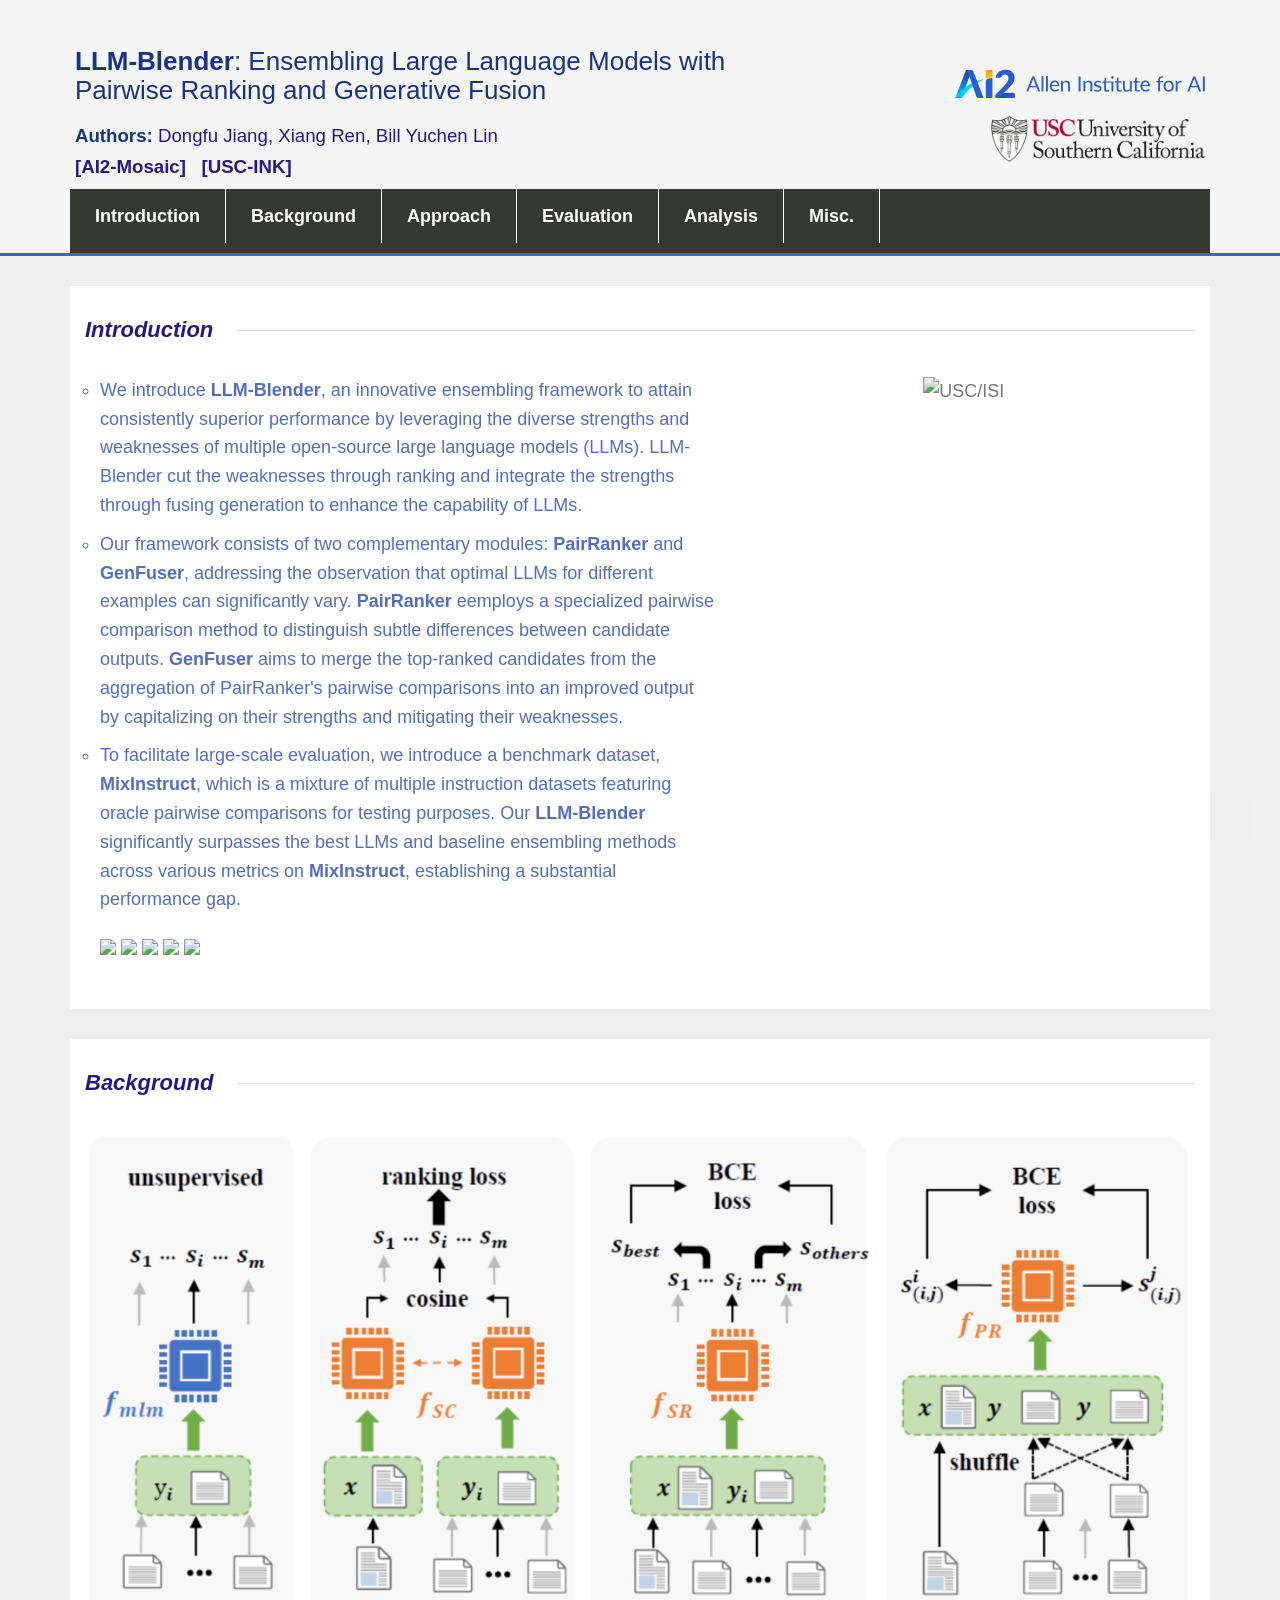
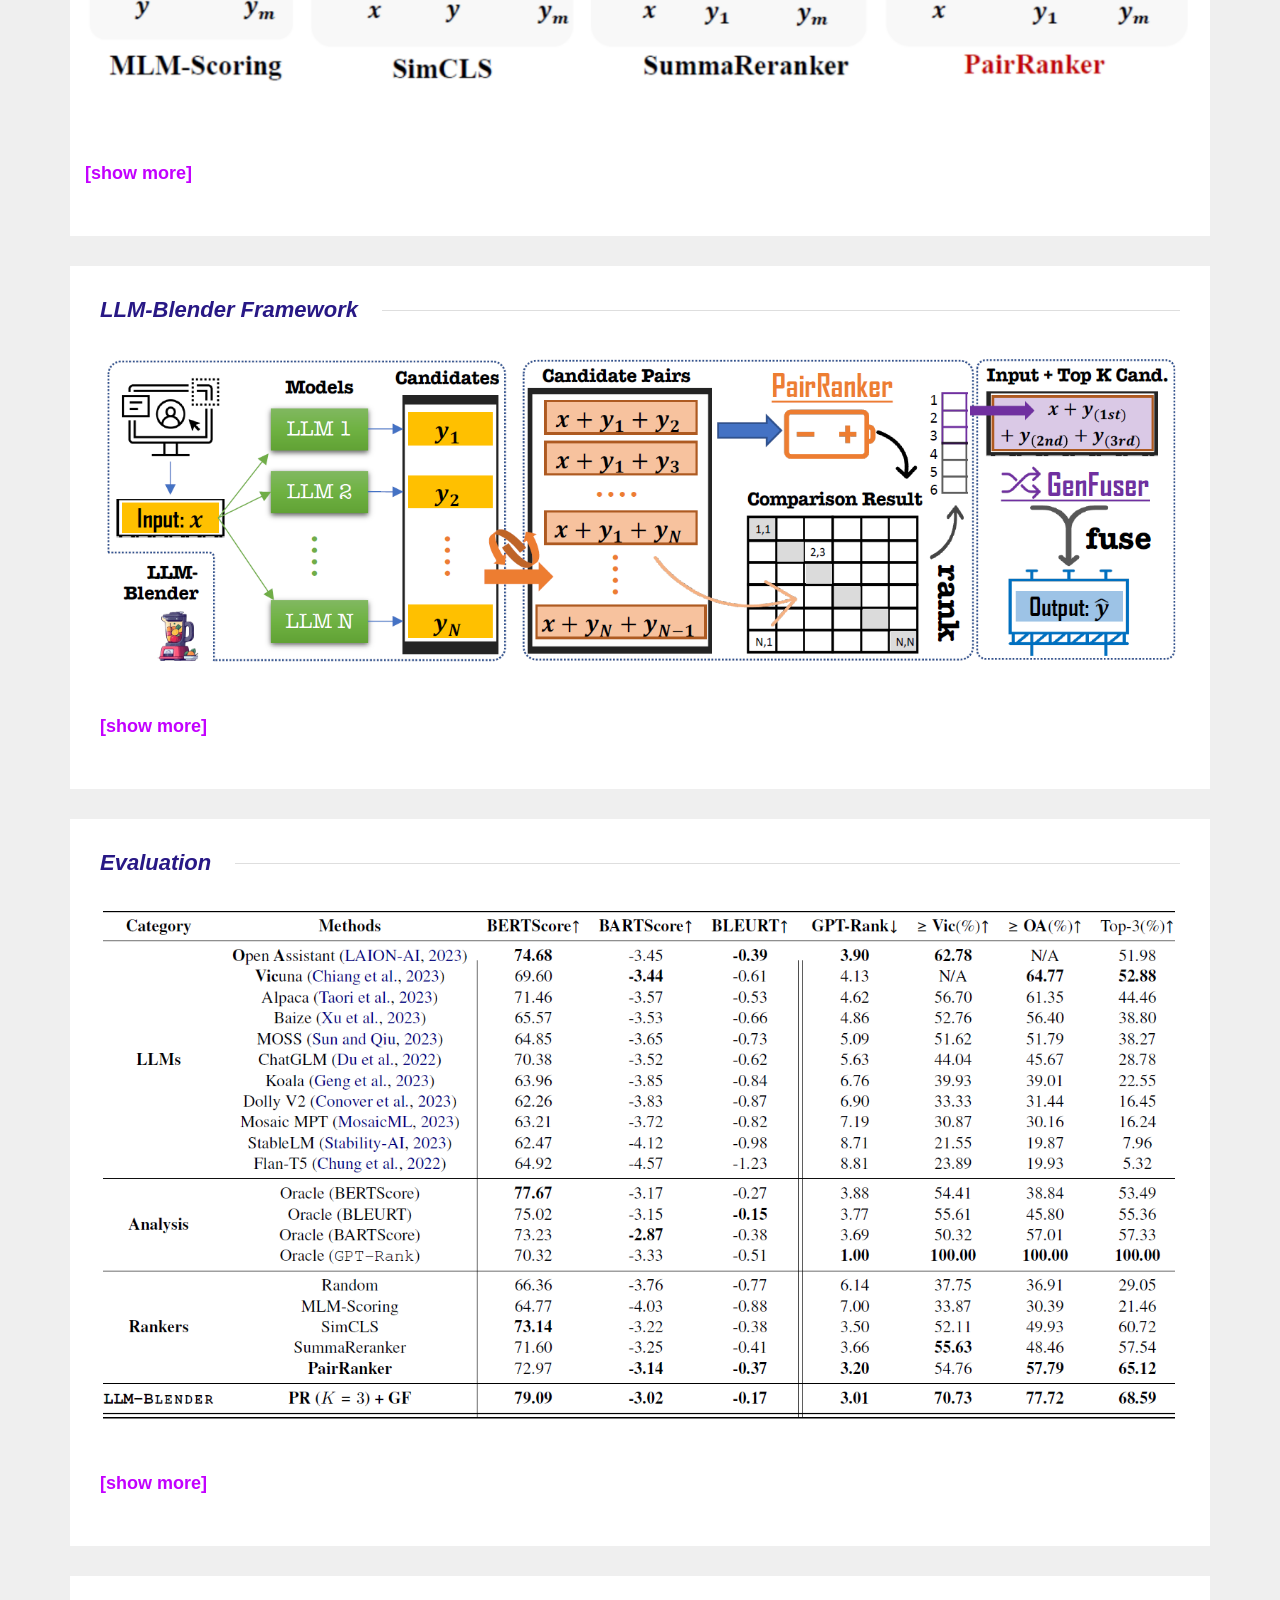
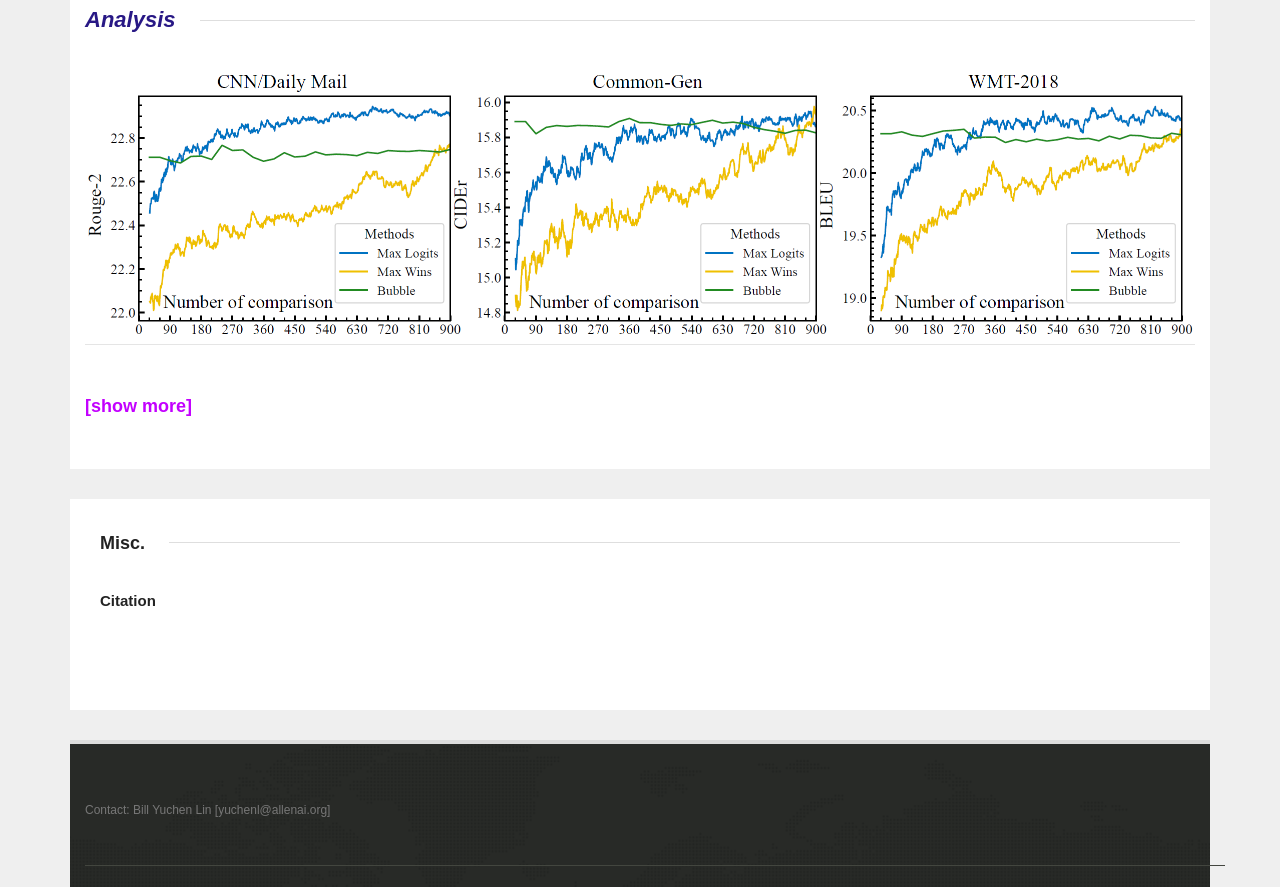
==== docs/index.html @ 67a3e290 "adjust the content" ====
<!DOCTYPE html>
<!--[if lt IE 7]> <html class="no-js lt-ie9 lt-ie8 lt-ie7" lang="en"> 
<![endif]-->
<!--[if IE 7]> <html class="no-js lt-ie9 lt-ie8" lang="en"> 
<![endif]-->
<!--[if IE 8]> <html class="no-js lt-ie9" lang="en"> <![endif]-->
<!--[if gt IE 8]><!--> <html class="no-js" lang="en"> <!--<![endif]-->
    <head>
		<!-- Global site tag (gtag.js) - Google Analytics -->
		<script async src="https://www.googletagmanager.com/gtag/js?id=UA-153119114-1"></script>
		<script>
		  window.dataLayer = window.dataLayer || [];
		  function gtag(){dataLayer.push(arguments);}
		  gtag('js', new Date());
		  gtag('config', 'UA-153119114-2');
		</script>

        <title>LLM-Blender</title>
        <meta name="viewport" content="width=device-width, initial-scale=1.0"> 
        <meta name="author" content="LLM-Blender">
        <meta charset="UTF-8">

        <!-- CSS Bootstrap & Custom -->
        <link href="css/bootstrap.min.css" rel="stylesheet" media="screen">
        <link href="css/font-awesome.min.css" rel="stylesheet" media="screen">
		<link href="css/animate.css" rel="stylesheet" media="screen">
		
		<meta property="og:site_name" content="LLM-Blender | Project website">
		<meta property="og:title" content="LLM-Blender | ">
		<meta name=description content="Authors: Dongfu Jiang, Xiang Ren, Bill Yuchen Lin.">
		<meta name=keywords content="LLM-Blender, Yuchen Lin, Bill Lin, Natural Language Processing, Computational Linguistics,  University of Southern California, AI2, Allen Institute for AI, Machine Learning, Commonsense, ScienceWorld, Text Game">
		<meta http-equiv="X-UA-Compatible" content="IE=edge">
		<meta name="viewport" content="width=device-width, initial-scale=1">
		<script language="javascript">
				var ie4 = false; if(document.all) { ie4 = true; }
			function getObject(id) { if (ie4) { return document.all[id]; } else { return document.getElementById(id); } }
			function toggle(link, divId) { var lText = link.innerHTML; var d = getObject(divId);
			 if (lText == '[show more]') { link.innerHTML = '[hide more]'; d.style.display = 'block'; }
			 else { link.innerHTML = '[show more]'; d.style.display = 'none'; } }
			   </script>
<script>
$(document).ready(function () {
$('#dtBasicExample').DataTable();
$('.dataTables_length').addClass('bs-select');
});
</script>

<link href="https://unpkg.com/bootstrap-table@1.15.5/dist/bootstrap-table.min.css" rel="stylesheet">

<script src="https://unpkg.com/bootstrap-table@1.15.5/dist/bootstrap-table.min.js"></script>

<style type="text/css">
table.dataTable thead .sorting:after,
table.dataTable thead .sorting:before,
table.dataTable thead .sorting_asc:after,
table.dataTable thead .sorting_asc:before,
table.dataTable thead .sorting_asc_disabled:after,
table.dataTable thead .sorting_asc_disabled:before,
table.dataTable thead .sorting_desc:after,
table.dataTable thead .sorting_desc:before,
table.dataTable thead .sorting_desc_disabled:after,
table.dataTable thead .sorting_desc_disabled:before {
bottom: .5em;
}
</style>
		<!-- <link rel="stylesheet" id="usc-homepage-2017-style-css" href="https://www.usc.edu/wp-content/themes/usc-homepage-2017/assets/css/usc-homepage-2017.css?ver=4.1.0" type="text/css" media="screen,print"> -->
		<link href="style.css" rel="stylesheet" media="screen">
		<!-- MDBootstrap Datatables  -->
		<link href="css/addons/datatables.min.css" rel="stylesheet">
		<!-- MDBootstrap Datatables  -->
		<script type="text/javascript" src="js/addons/datatables.min.js"></script>
        <!-- Favicons -->
        <link rel="apple-touch-icon-precomposed" sizes="144x144" href="images/ico/apple-touch-icon-144-precomposed.png">
        <link rel="apple-touch-icon-precomposed" sizes="114x114" href="images/ico/apple-touch-icon-114-precomposed.png">
        <link rel="apple-touch-icon-precomposed" sizes="72x72" href="images/ico/apple-touch-icon-72-precomposed.png">
        <link rel="apple-touch-icon-precomposed" href="images/ico/apple-touch-icon-57-precomposed.png">
        <link rel="shortcut icon" href="images/ico/favicon.ico">
    
        <!-- JavaScripts -->
        <script src="js/jquery-1.10.2.min.js"></script>
        <script src="js/min/modernizr.min.js"></script>
        <!--[if lt IE 8]>
	    <div style=' clear: both; text-align:center; position: relative;'>
            <a href="http://www.microsoft.com/windows/internet-explorer/default.aspx?ocid=ie6_countdown_bannercode"><img src="http://storage.ie6countdown.com/assets/100/images/banners/warning_bar_0000_us.jpg" border="0" alt="" /></a>
        </div>
		<![endif]-->
		<link href="js/bootstrap-table.min.css" rel="stylesheet">

<script src="js/bootstrap-table.min.js"></script>
		
<style>
	
	a{
		color: #281885;
	}

	.menu-wrapper .main-menu ul.sf-menu > li {
		border-right: 1px solid white;
	  }

	body {
		font-family: Helvetica, Arial, Heveltica Neue, sans-serif;
		font-size: 1.8em;
		line-height: 1.6em;
		background: AED6F1;
		color: #777777;
		-webkit-font-smoothing: antialiased;
		overflow-x: hidden;
	  }
	
	  ul {
		margin: 0;
		padding: 0;
		list-style-type: circle;
	  }
	  
	  li {
		margin-bottom: 10px; /* Add space between each list item */
	  }
	 .section {
		font-size:22px;
	  }
	
	  .btna{
		font-weight: 600;
		color: rgb(195, 0, 255);
	  }
 
	  .site-header {
		background-color: #F5F5F5;
		color: black;
		font-size: 13px;
		border-bottom: 3px solid #276be0;
	  }
	
	  .site-header a{
		color: #281885;
	}

</style>
    </head>
    <body>
	
	
		<div class="responsive-menu visible-sm visible-xs">
			<a href="#" class="toggle-menu"><i class="fa fa-bars"></i></a>
			<div class="menu-open">
				<nav>
						<ul class="sf-menu">
								<li ><a style="color:white; font-weight: 600" href="index.html">Introduction</a></li> 
								<li ><a style="color:white; font-weight: 600" href="#bg">Background</a></li>
								<li ><a style="color:white; font-weight: 600" href="#approach">Approach</a></li>
								<li ><a style="color:white; font-weight: 600" href="#eval">Evaluation</a></li>
								<li ><a style="color:white; font-weight: 600" href="#analysis">Analysis</a></li>
								<li ><a style="color:white; font-weight: 600" href="#misc">Misc.</a></li>
							</ul>
				</nav> 
			</div> <!-- /.menu-open -->
		</div> <!-- /.responsive-menu -->

		<header class="site-header" id="topsection"">
			
			<div class="container">
				<div class="main-header">
					<div class="row">
						
						<div class="col-md-8 col-sm-4" id="top">
							<h1 style="color: #183385"><b>LLM-Blender</b>: Ensembling Large Language Models with Pairwise Ranking and Generative Fusion </em></h1> 
							<span style="color:#183385; font-size: 14pt; font-family: Roboto, Helvetica, Arial, Heveltica Neue, sans-serif">
								<b>Authors:</b> <a class="name" target="_blank" href="https://jdf-prog.github.io/">Dongfu Jiang</a>, 
								<a class="name" target="_blank" href="http://ink-ron.usc.edu/xiangren/">Xiang Ren</a>,
								<a class="name" target="_blank" href="http://yuchenlin.xyz">Bill Yuchen Lin</a><br/>
								<a class="btna" target="_blank" href="https://mosaic.allenai.org">[AI2-Mosaic]</a> &nbsp; 
									<a class="btna" target="_blank" href="http://inklab.usc.edu/">[USC-INK]</a> &nbsp; 
							</span>
							<br>
						</div> 
						<div class="col-md-4 main-header-right">
							<br>
							<object width="70%"  type="image/svg+xml" data="logo-ai2.svg" class="logo">
								AI2 Logo <!-- fallback image in CSS -->
							  </object>
							  <br /> 
							  <img width="60%" src="logo-usc.png" alt="USC">
						</div>
					</div> <!-- /.row -->
				</div> <!-- /.main-header -->
			</div> <!-- /.container -->	

			<div class="menu-wrapper visible-md visible-lg">
				<div class="container">
					<div class="inner-menu">
						<div class="row">
							<div class="col-md-12 main-menu">
								<nav>
									<ul class="sf-menu sf-js-enabled sf-arrows"> 
								<li><a style="color:white; font-weight: 600; font-size: 18px" href="index.html">Introduction</a></li> 
								<li><a style="color:white; font-weight: 600; font-size: 18px" href="#bg">Background</a></li>
								<li><a style="color:white; font-weight: 600; font-size: 18px" href="#approach">Approach</a></li>
								<li><a style="color:white; font-weight: 600; font-size: 18px" href="#eval">Evaluation</a></li>
								<li><a style="color:white; font-weight: 600; font-size: 18px" href="#analysis">Analysis</a></li>
								<li><a style="color:white; font-weight: 600; font-size: 18px" href="#misc">Misc.</a></li>
										<!-- <li ><a href="#blog">Blogs</a></li>  -->
										<!-- <li><a href="#contact">Contact</a></li> -->
									</ul>
								</nav>
							</div> <!-- /.main-menu --> 
						</div> <!-- /.row -->
					</div> <!-- /.inner-menu -->
				</div> <!-- /.container -->
			</div>
 
		</header> <!-- /.site-header -->


		<div class="container">
			
			<div class="top-content">
				
				

			<div class="row">
					<div class="col-md-12">
						<div class="box-content">
							<div class="row">
								 
								<h4 class="widget-title"><span class="section"><a href="#about" ><b><em>Introduction</em></b></a></span></h4>
								<div class="col-md-7">  
										<ul style="font-size:18px; color:#0b32a7b4;">
											<li>
												We introduce <b>LLM-Blender</b>, an innovative ensembling framework to attain consistently superior performance by leveraging the diverse strengths and weaknesses of multiple open-source large language models (LLMs). LLM-Blender cut the weaknesses through ranking and integrate the strengths through fusing generation to enhance the capability of LLMs.
											</li>
											<li>
												Our framework consists of two complementary modules: <b>PairRanker</b> and <b>GenFuser</b>, addressing the observation that optimal LLMs for different examples can significantly vary.
												<b>PairRanker</b> eemploys a specialized pairwise comparison method to distinguish subtle differences between candidate outputs. <b>GenFuser</b> aims to merge the top-ranked candidates from the aggregation of PairRanker's pairwise comparisons into an improved output by capitalizing on their strengths and mitigating their weaknesses.
											</li>
											<li>
												To facilitate large-scale evaluation, we introduce a benchmark dataset, <b>MixInstruct</b>, which is a mixture of multiple instruction datasets featuring oracle pairwise comparisons for testing purposes. Our <b>LLM-Blender</b> significantly surpasses the best LLMs and baseline ensembling methods across various metrics on <b>MixInstruct</b>, establishing a substantial performance gap. 
											</li>
										</ul>					 
									<p style="text-align: left;"> 
									<!-- <font color="blue"><b>Links:</b></font> &nbsp;  -->
									
									<a target="_blank" href="https://yuchenlin.xyz/files/blender.pdf">
									<img style="height:22pt" src="https://img.shields.io/badge/-Paper-black?style=flat&logo=arxiv">
									</a>
									<!-- <a class="btna" target="_blank" href="https://github.com/yuchenlin/LLM-Blender">[Code]</a> &nbsp; -->
									<!-- <a class="btna" target="_blank" href="https://huggingface.co/datasets/llm-blender/mix-instruct">[Dataset]</a> &nbsp; -->
									<!-- <a class="btna" target="_blank" href="https://huggingface.co/llm-blender">[Models]</a> &nbsp; -->
									<a target="_blank" href="https://github.com/yuchenlin/LLM-Blender">
										<img style="height:22pt" src="https://img.shields.io/badge/-Code-green?style=flat&logo=github">
									  </a>
									<a target="_blank" href="https://huggingface.co/datasets/llm-blender/mix-instruct">
										<img style="height:22pt" src="https://img.shields.io/badge/-🤗%20Dataset-red?style=flat">
									  </a>
									<a target="_blank" href="https://huggingface.co/llm-blender">
										<img style="height:22pt" src="https://img.shields.io/badge/-🤗%20Models-red?style=flat">
									  </a>
									<a target="_blank" href="https://twitter.com/billyuchenlin/status/1663603372220616704?s=20">
										<img style="height:22pt" src="https://img.shields.io/badge/-Tweet-blue?style=flat&logo=twitter">
									  </a>
									</p>  
									
								</div>
								 
									
								<div  class="col-md-5">
									<div  align="center"> <img width="100%" src="intro.png" alt="USC/ISI">  <br /><br />
									</div>
								</div> 
								
								</div>
								
								</div>
								 
									</div> <!-- /.col-md-4 -->
								</div>
								


			<div class="row">
			
				<div class="col-md-12">
				<div class="box-content">
						<div class="row">
							<div id="bg">
								<h4 class="widget-title"><span class="section"><b><a><em>Background</em></a></b></span></h4>
								<div  align="center"> <img width="100%" src="pairranker.png" alt="USC/ISI">
									<br> &nbsp;<br>
								</div>
								<div>
									<p>
										<br>
										<a onclick="toggle(this, 'comp_more')" class="btna">[show more]</a>
									</p>
									<div id="comp_more" style="display: none;">

										The open-source <b>Large Language Models</b> exhibit diverse strengths and weaknesses due to variations in data, architectures, and hyperparameters, making them complementary to each other. There are two primary approaches of ensembling the multiple output candidates from various language models: (1) <b>Ranking</b> and (2) <b>Fusing Generation</b>. Ranking aims to select the best one from the candidate pool via training a critic model. Fusing Generation aims to merge the candidates into a better output by framing the task as a sequence-to-sequence learning problem. Recent studies have demonstrated ranking and fusing generation could improve the performance of a single language model.
										<br/><br/>
										<ul>
											<li> <b><a href="https://github.com/awslabs/mlm-scoring" target="_blank">MLM-Scoring</a></b> 
												is a un-supervised ranking method which only encodes the candidate text using a pre-trained BERT and compute the pseudo-log-likelihood of masked tokens as the candidate score. 
											</li>
											<li> <b><a href="https://github.com/yixinL7/SimCLS" target="_blank">SimCLS</a></b> 
												is a supervised ranking method which encodes the input text and the candidate text using a single encoder and compute the cosine similarity of their representations as the score of each candidate text. It is trained using a marginal-ranking loss to maximize the margin between the score of the best candidate and the score of the worst candidate.
											</li>
											<li> <b><a href="https://github.com/Ravoxsg/SummaReranker" target="_blank">SummaReranker</a></b>, another supervised ranking method which encodes the input text and the candidate text using a single cross-encoder and adopt a mixture-of-experts layer for various metrics signals. It takes the average of the prediction scores for these metrics as the score of each candidate text. It is trained using a binary cross entropy loss to only maximize the score of the best candidate and minimize the score of all the other candidates.
											</li>
											<li> <b><a href="https://aclanthology.org/2022.emnlp-main.581/">SummaFusion</a></b> is a fusing generation method that applies the fusion-in-decoder artecture to fuse all the candidates into a better output. However, it does not filter out the bad candidates during the fusion which may lead to a worse output.
											</li> 
											<li> <b class="btna">Limitations</b>: 
												All the three ranking method focused on <b>individually scoring</b> each candidate biased on the input text, and they never directly compare each candidate in a <b>pairwise manner</b>. Among the output candidates from LLMs, candidate differences can be quite <b>subtle</b>, as they are all produced by very sophisticated models and one may only be marginally better than another. Even for humans, it can be challenging to gauge candidate quality without direct comparison. And the current fusing generation method never <b>filter out</b> the bad candidates during the fusion which may lead to a worse output.
											</li>
											<li> <b class="btna">LLM-Blender</b> (ours) is a hybrid ensembling framework that combines the strengths of ranking and fusing generation. It first ranks the candidates in a <b>pairwise manner</b> and then fuses the <b>top-ranked candidates</b> via a sequence-to-sequence model. Check the next  for more details. 
											</li>
										  </ul>
										</div>
								</div>
								  
							</div>
						</div>
						
					</div> <!-- /.box-content -->


						
				</div> <!-- /.col-md-8 -->
				
				

			</div> <!-- /.row -->

			<div class="row">
			
				<div class="col-md-12">
				<div class="box-content">
						<div class="row">
							<div class="col-md-12" id="approach">
								<h4 class="widget-title"><span class="section"><b><a><em>LLM-Blender Framework</em></a></b></span></h4>
								<div   align="center"> <img width="100%" src="llm_blender.png" alt="USC/ISI">  <br /><br />
								</div>


							<p>
								
								<a onclick="toggle(this, 'framework_more')" class="btna">[show more]</a>
							</p>
							<div class="col-md-12" id="framework_more" style="display: none;">
								<b>LLM-Blender consists of two primary modules: the PairRanker module and the GenFuser module.  </b> <br><br>
								<ul>
									<li>
										The PairRanker module is a BERT-structure encoder, fine-tuned on a DeBERTa-V3-Large (304m) checkpoint using in an pairwise manner through attention mechanism. It encodes the input text with two candidates using a single encoder and output two prediction scores for these two candidates respectively. A better candidate is expected to get a higher score. Unlike prior method using invividual scoring, PairRanker could capture the subtle difference between candidates through bi-directional attention mechanism, and thus is more robust to the quality of candidates.
									</li>
									<li>
										The GenFuser module is a transformer encoder-decoder structure, fine-tuned on a Flan-T5-xl (3b) checkpoint using ground-truth outputs from ChatGPT, GPT-4 and human as labels. It encodes the input text and the a few candidates using a single encoder and then decodes the fused output using a single decoder. Instead of simply put all the candidates to the encoder, we only put the top-ranked candidates to the encoder to avoid unnecessary noise from the bad candidates, which is the key to the success of LLM-Blender.
									</li>
									<li>
										By combining PairRanker and GenFuser in a single framework, LLM-Blender could leverage the strengths of both ranking and fusing generation. It first ranks the candidates in a pairwise manner and then fuses the top-ranked candidates via a sequence-to-sequence model. This hybrid ensembling framework is more robust to the quality of candidates and could generate better output than prior methods.
									</li>
								</ul>
								 
								</div>
							</div>
						</div>
						
					</div> <!-- /.box-content -->


						
				</div> <!-- /.col-md-8 -->
				
				

			</div> <!-- /.row -->




			<div class="row">
			
				<div class="col-md-12">
				<div class="box-content">
						<div class="row">
							<div class="col-md-12" id="eval">
								<h4 class="widget-title"><span class="section"><b><a><em>Evaluation</em></a></b></span></h4>
								<div align="center"> <img width="100%" src="llm_results.png" alt="USC/ISI">  <br /><br />
								</div>


							<p>
								
								<a onclick="toggle(this, 'eval_more')" class="btna">[show more]</a>
							</p>
							<div class="col-md-12" id="eval_more" style="display: none;">
								<b>Main Results </b> 
								This table compares the performance of various LLMs on our proposed MixInstruct dataset, along with the oracle analysis of auto metrics (BARTScore, etc.), ranker's performance and our LLM-BLender's performance.
								Here <b>GPT-Rank</b> is computed by rank the candidates by their number of winning times in the pairwise comparisons from ChatGPT, which we take as the ground-truth comparison results in our experiments.
								It is evident that different LLMs vary significantly in their performance, show a diverse set of strengths and weaknesses, as represented by GPT-Rank.
								Our PairRanker module effectively improve the average GPT-Rank to 3.20 compared to the best model Open Assistant (3.90) and Vicuna (4.13), proving the effectiveness of ranking for LLMs. It also outperforms all the other rankers, including the auto metrics's performance, showcasing great capability of pairwise comparison paradigm.
								Furthermore, our LLM-Blender framwork manages to generate candidates not only with the highest scores in auto metrics like BARTScore (79.09), but also with better correlation with ChatGPT evaluation, represented by the best GPT-Rank (3.01), percentage of winning times compared to Vicuna (70.73) and Open Assistant (77.72), and the percentage that is viewed as top-3 by ChatGPT (68.59). These overall results prove the effectiveness of our LLM-Blender framework.
								</div>
							</div>
						</div>
						
					</div> <!-- /.box-content -->


						
				</div> <!-- /.col-md-8 -->
				
				

			</div> <!-- /.row -->

		
			<div class="row">
			
				<div class="col-md-12">
				<div class="box-content">
						<div class="row">
							<div  id="analysis">
								<h4 class="widget-title"><span class="section"><b><a><em>Analysis</em></a></b></span></h4>
								<div  align="center"> <img width="100%" src="tradeoff.png" alt="USC/ISI">  <br /><br />
								</div>


							<p>
								
								<a onclick="toggle(this, 'analysis_more')" class="btna">[show more]</a>
							</p>
							<div class="col-md-12" id="analysis_more" style="display: none;">
								<b>Effectiveness on decoding reranking scenario</b>
								<b>Efficiency</b> To thoroughly examine the efficiency tradeoff of the three scoring method, <b>MaxLogits</b>, <b>MaxWins</b>, and <b>Bubble</b>, we conduct the efficiency tradeoff analysis on three conventional tasks. The findings indicate that the bubble run approach achieves superior performance at a minimal cost of N-1 comparisons. However, as the number of comparisons increases, the MaxLogits scoring methods outperform the bubble run method beyond a certain threshold. Consequently, in most cases, the bubble run method is a more efficient approach to employ. If one desires to pursue incremental improvements through additional comparisons, the MaxLogits method can also be employed in conjunction with parallel computing.
								
								</div>
							</div>
						</div>
						
					</div> <!-- /.box-content -->


						
				</div> <!-- /.col-md-8 -->
				
				

			</div> <!-- /.row -->

		<div class="box-content">

							<div class="row">
									<div class="col-md-12" id="misc">
										<h4 class="widget-title"><span><b>Misc.</b></span></h4>
		<div style="font-size:15px"> 
			 <h4><b>Citation</b></h4>

<pre><code> 
</code></pre>
		</div>
	</div>
</div>

</div>

		</div> <!-- /.container -->


		 
		<footer class="site-footer">
			<div class="main-footer">

				<div class="container"> 
					<p class="small-text">Contact: Bill Yuchen Lin [yuchenl@allenai.org]
								</p> 
					<div class="copyright">
						<div class="row">
							<div class="col-md-6 col-sm-6">
								
							</div> <!-- /.col-md-6 -->

						</div> <!-- /.row -->
					</div> <!-- /.copyright -->
				</div> <!-- /.container -->
			</div> <!-- /.main-footer -->
		</footer> <!-- /.site-footer -->

		<a href="#" id="top-link" onclick="window.scrollTo(0, 0);" class="fa fa-angle-up"></a>
	
        <!-- JavaScripts -->
        <script src="js/bootstrap.min.js"></script>
        <script src="js/min/plugins.min.js"></script>
        <script src="js/min/custom.min.js"></script>
		 
		
    </body>
</html>
---- docs/style.css ----
/*--
	Theme Name: ICare
	Theme URI: xxxx
	Author: xxx
	Author URI: xxx
	Description: Charity/NGO Theme
	Version: 1.0
	License URI: http://
	Tags:
--*/
@import "css/main.css";
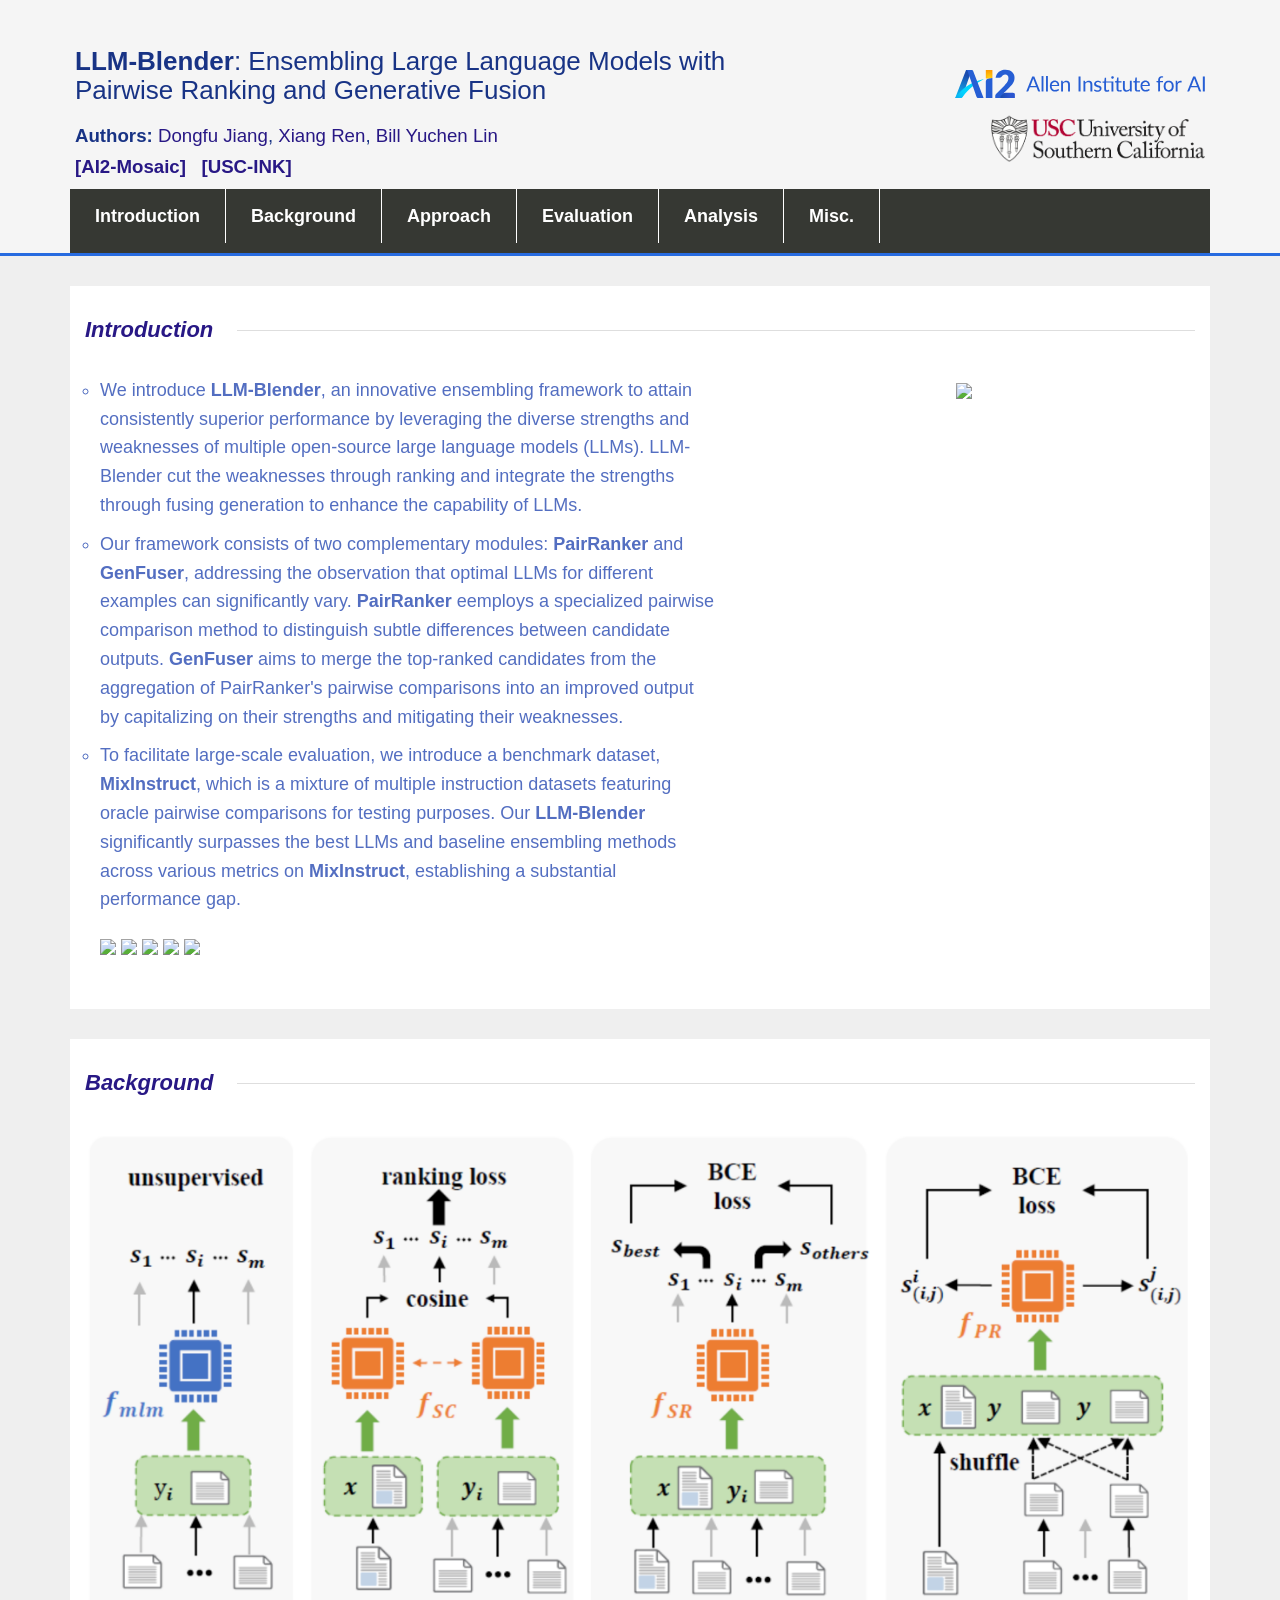
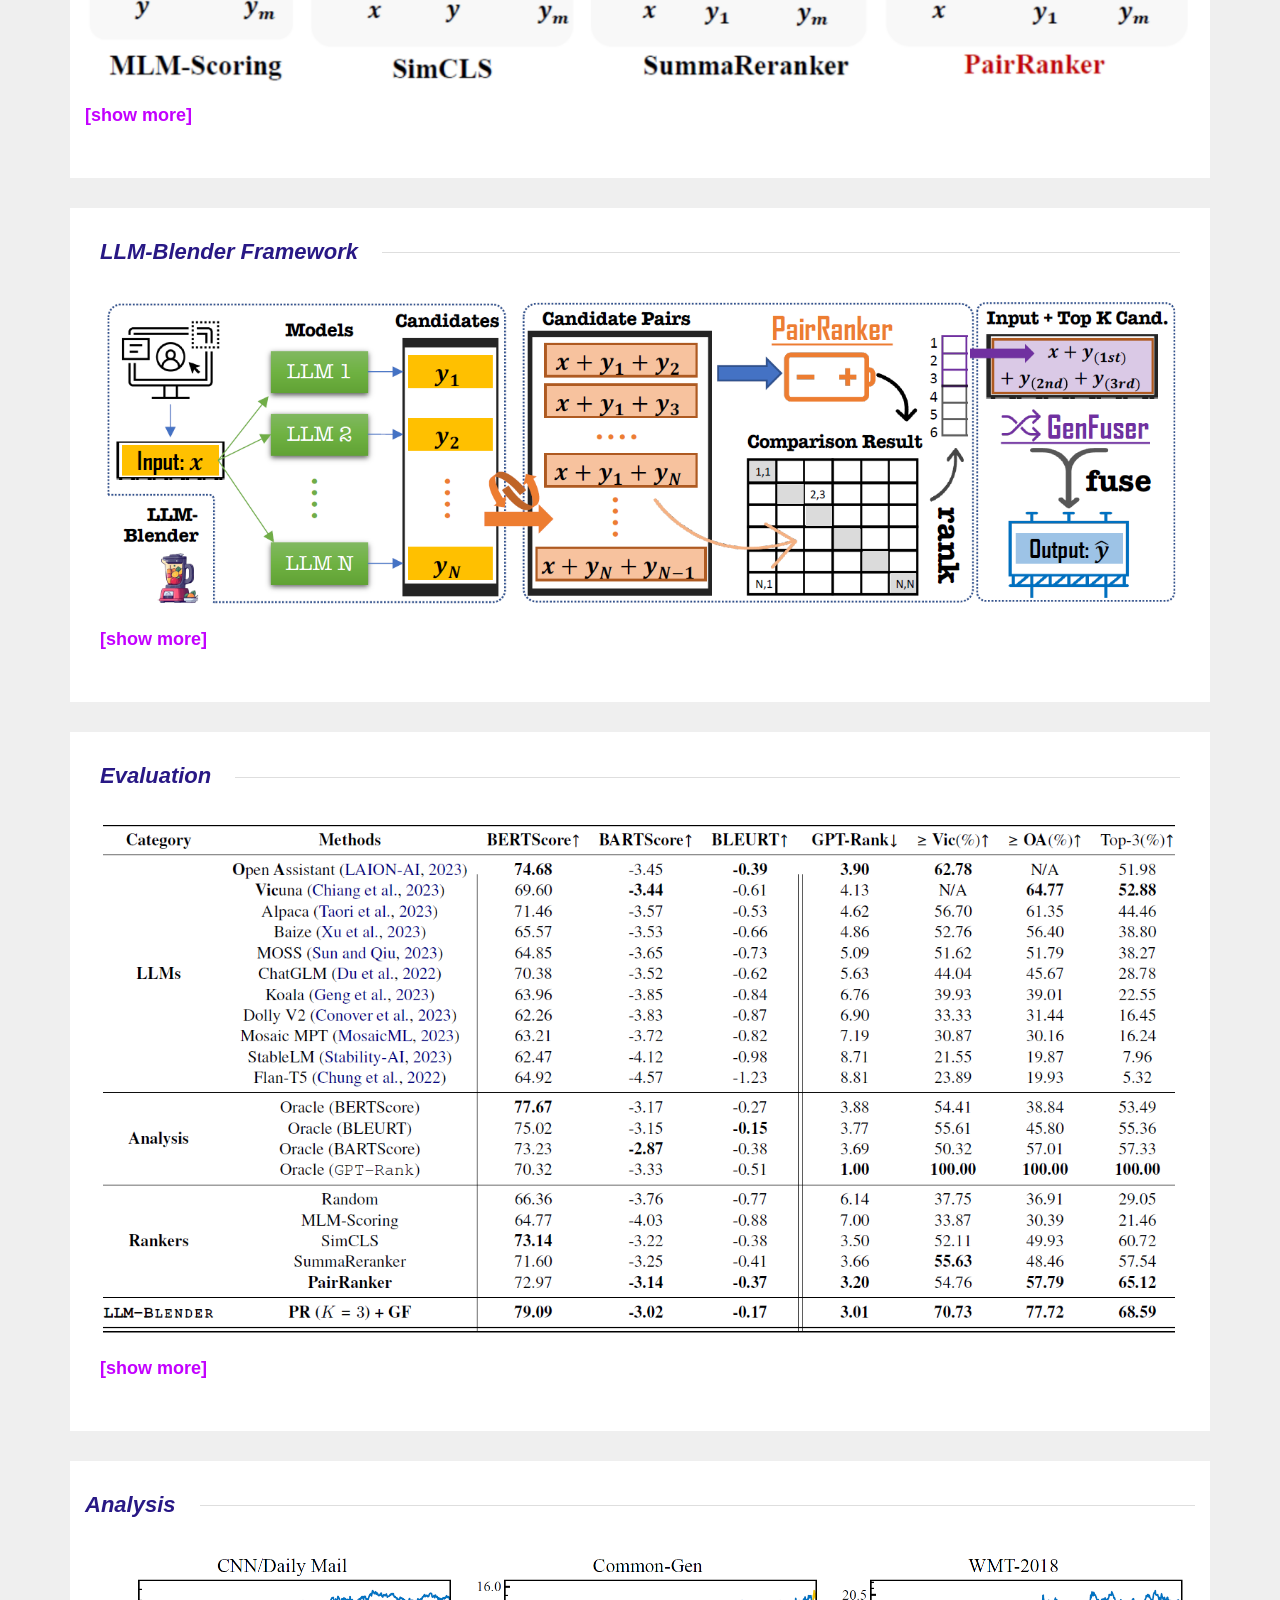
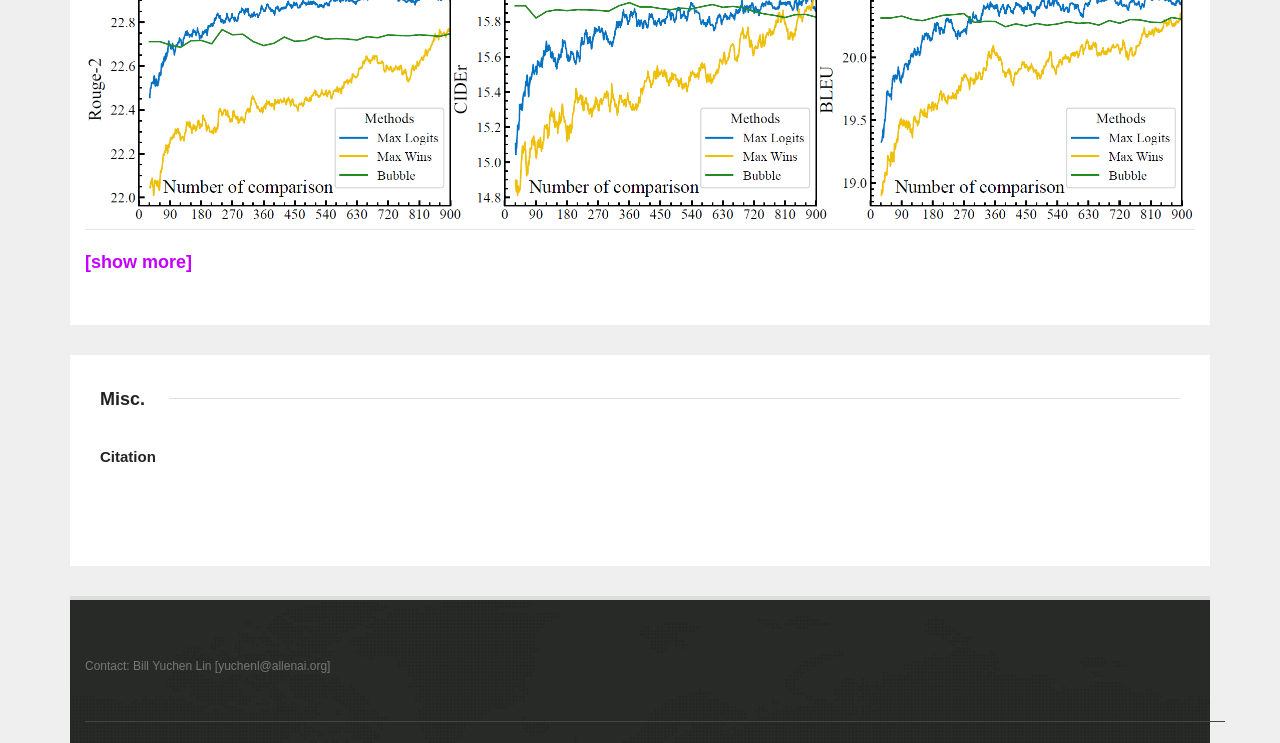
==== commit 3b412ba6: "adjust minors" ====
--- a/docs/index.html
+++ b/docs/index.html
@@ -265,7 +265,7 @@
 								 
 									
 								<div  class="col-md-5">
-									<div  align="center"> <img width="100%" src="intro.png" alt="USC/ISI">  <br /><br />
+									<div  align="center"> <img width="100%" src="intro.png"> <br />
 									</div>
 								</div> 
 								
@@ -285,12 +285,10 @@
 						<div class="row">
 							<div id="bg">
 								<h4 class="widget-title"><span class="section"><b><a><em>Background</em></a></b></span></h4>
-								<div  align="center"> <img width="100%" src="pairranker.png" alt="USC/ISI">
-									<br> &nbsp;<br>
-								</div>
+								<div  align="center"> <img width="100%" src="pairranker.png">
+	</div>
 								<div>
-									<p>
-										<br>
+									<p> 
 										<a onclick="toggle(this, 'comp_more')" class="btna">[show more]</a>
 									</p>
 									<div id="comp_more" style="display: none;">
@@ -337,7 +335,7 @@
 						<div class="row">
 							<div class="col-md-12" id="approach">
 								<h4 class="widget-title"><span class="section"><b><a><em>LLM-Blender Framework</em></a></b></span></h4>
-								<div   align="center"> <img width="100%" src="llm_blender.png" alt="USC/ISI">  <br /><br />
+								<div   align="center"> <img width="100%" src="llm_blender.png"> <br />
 								</div>
 
 
@@ -383,7 +381,7 @@
 						<div class="row">
 							<div class="col-md-12" id="eval">
 								<h4 class="widget-title"><span class="section"><b><a><em>Evaluation</em></a></b></span></h4>
-								<div align="center"> <img width="100%" src="llm_results.png" alt="USC/ISI">  <br /><br />
+								<div align="center"> <img width="100%" src="llm_results.png"> <br />
 								</div>
 
 
@@ -420,7 +418,7 @@
 						<div class="row">
 							<div  id="analysis">
 								<h4 class="widget-title"><span class="section"><b><a><em>Analysis</em></a></b></span></h4>
-								<div  align="center"> <img width="100%" src="tradeoff.png" alt="USC/ISI">  <br /><br />
+								<div  align="center"> <img width="100%" src="tradeoff.png"> <br />
 								</div>
 
 
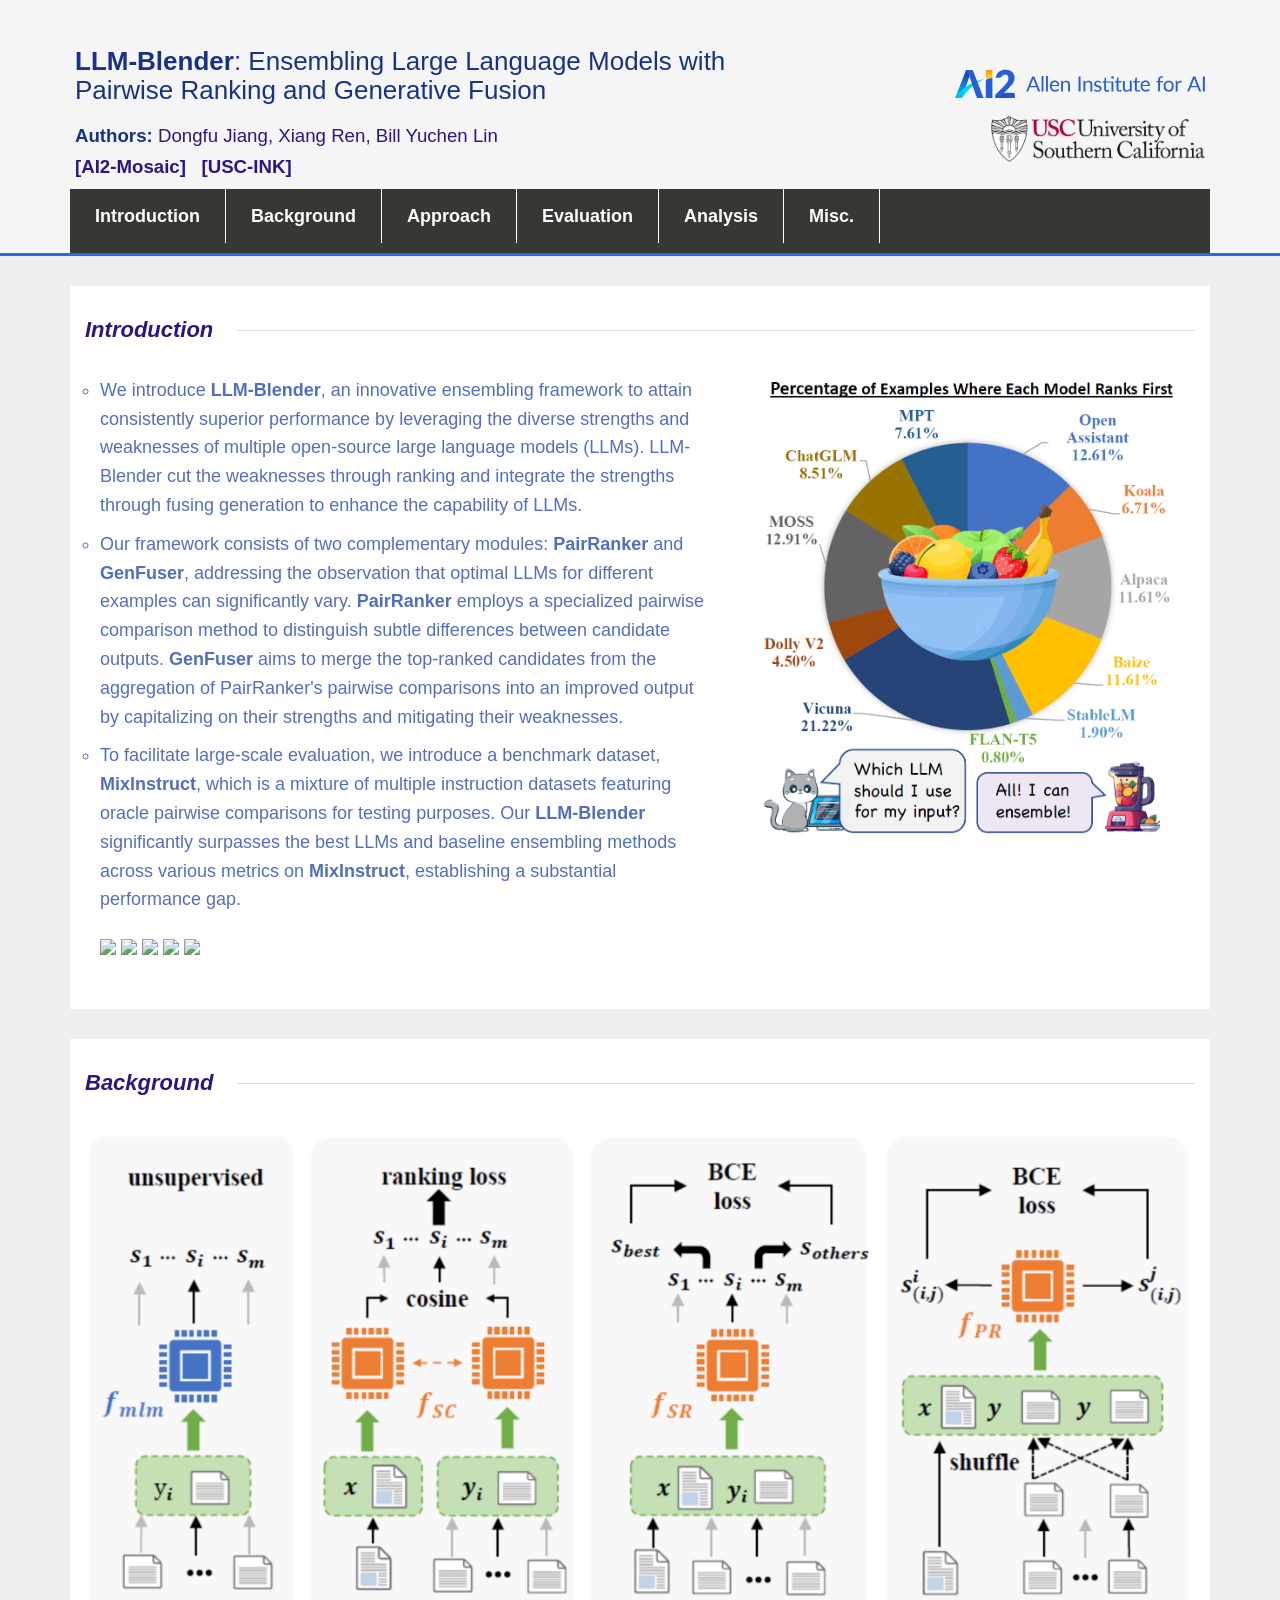
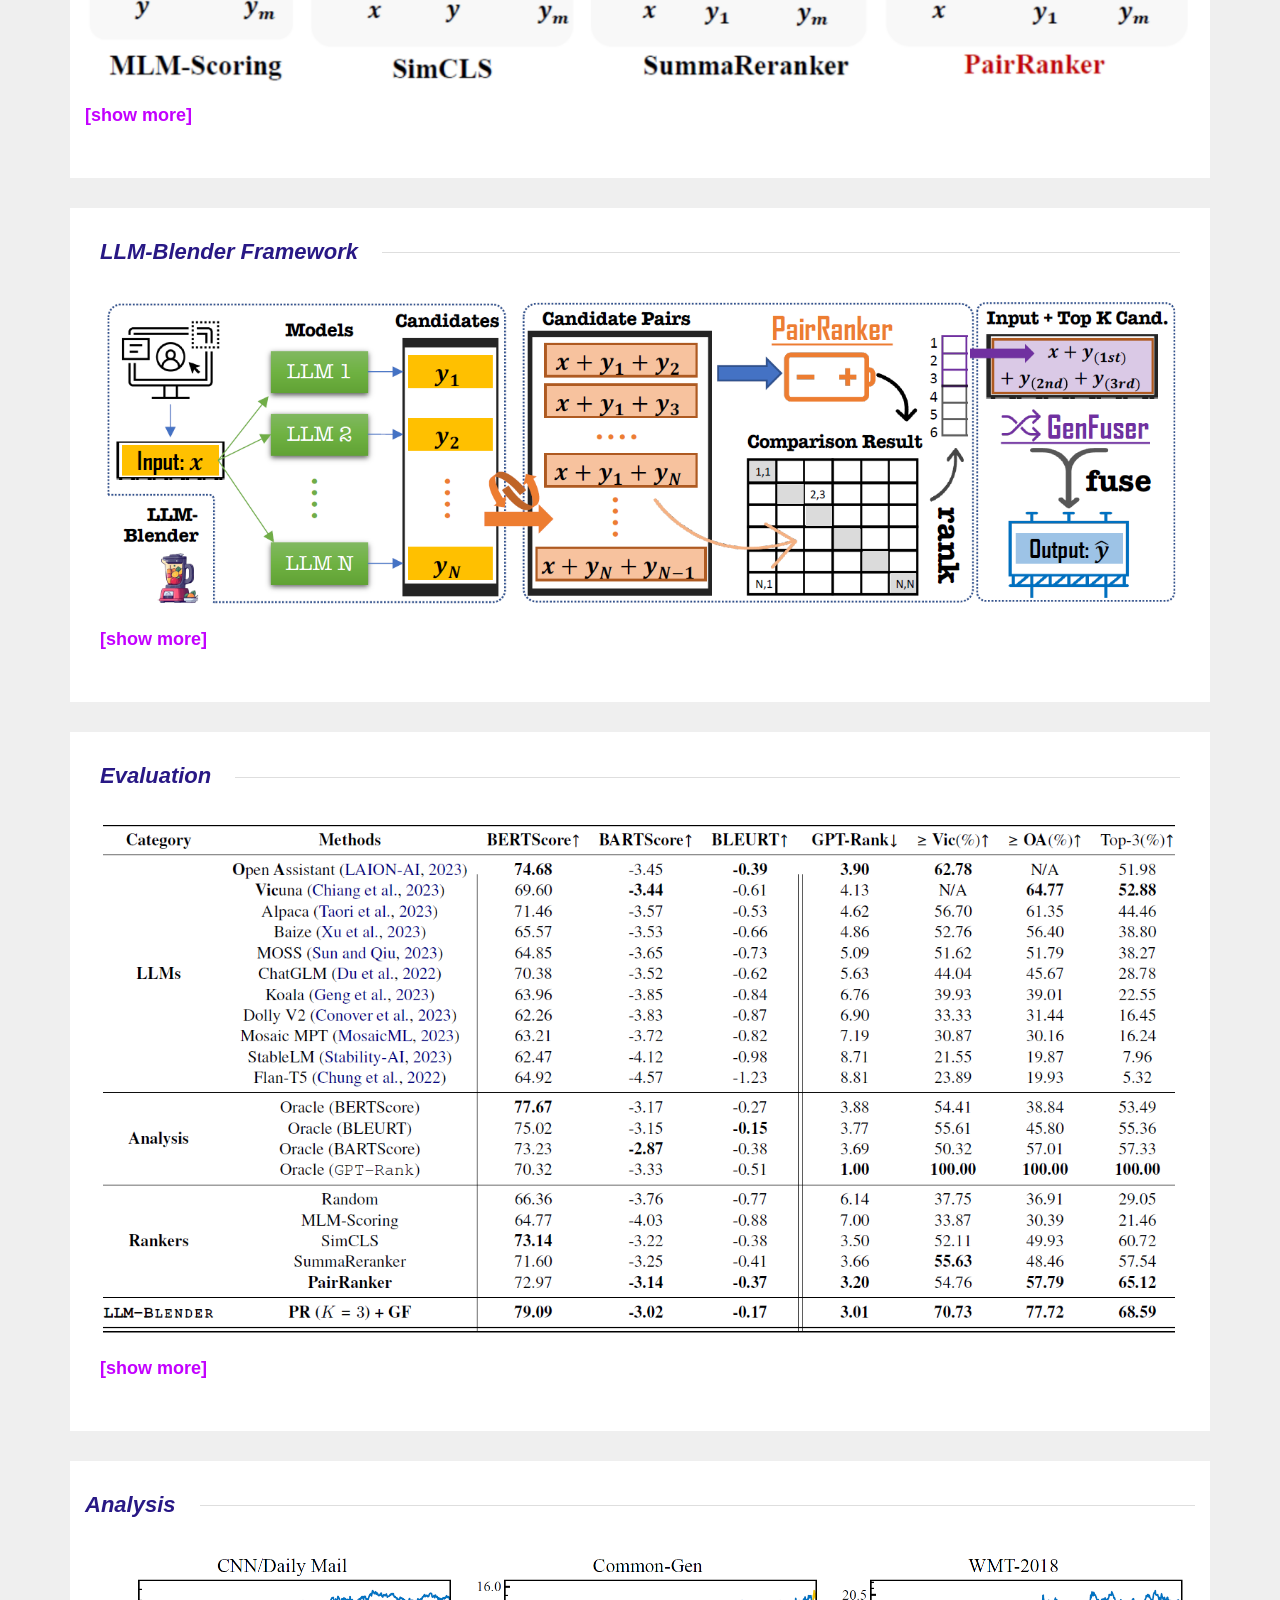
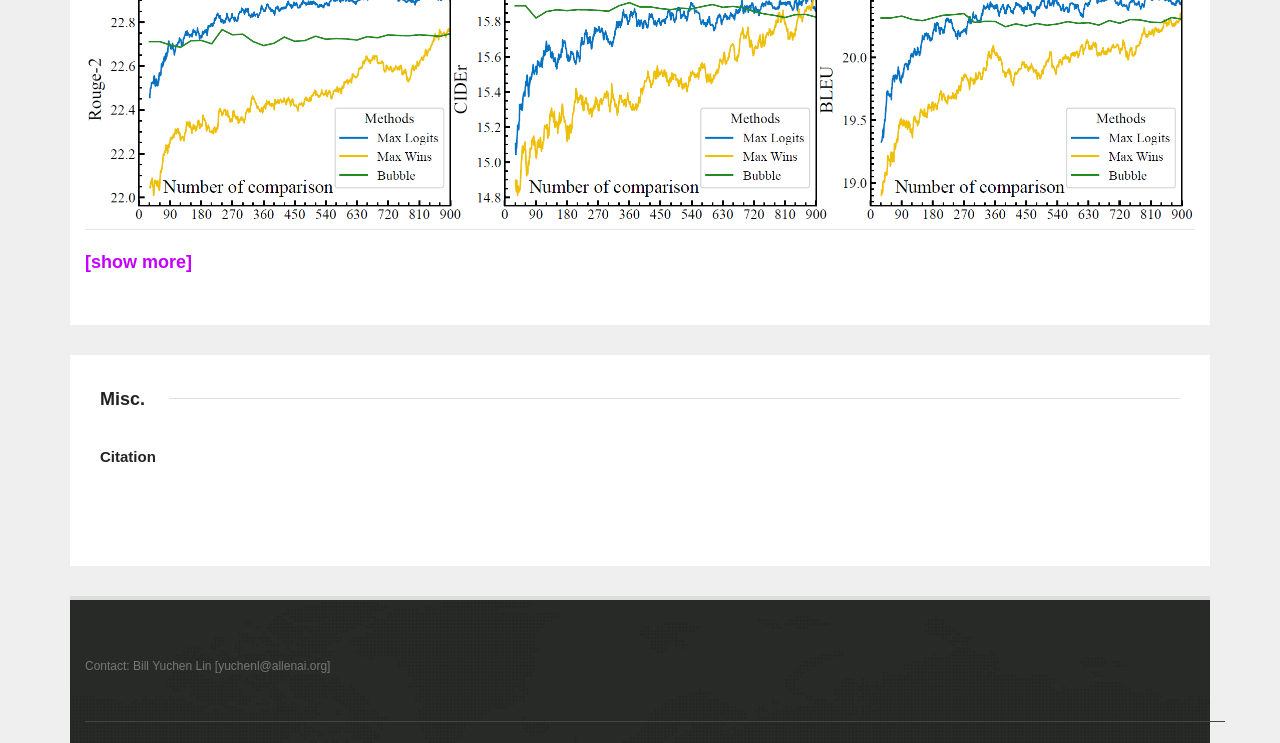
==== commit f2f8338e: "update" ====
--- a/docs/index.html
+++ b/docs/index.html
@@ -232,7 +232,7 @@
 											</li>
 											<li>
 												Our framework consists of two complementary modules: <b>PairRanker</b> and <b>GenFuser</b>, addressing the observation that optimal LLMs for different examples can significantly vary.
-												<b>PairRanker</b> eemploys a specialized pairwise comparison method to distinguish subtle differences between candidate outputs. <b>GenFuser</b> aims to merge the top-ranked candidates from the aggregation of PairRanker's pairwise comparisons into an improved output by capitalizing on their strengths and mitigating their weaknesses.
+												<b>PairRanker</b> employs a specialized pairwise comparison method to distinguish subtle differences between candidate outputs. <b>GenFuser</b> aims to merge the top-ranked candidates from the aggregation of PairRanker's pairwise comparisons into an improved output by capitalizing on their strengths and mitigating their weaknesses.
 											</li>
 											<li>
 												To facilitate large-scale evaluation, we introduce a benchmark dataset, <b>MixInstruct</b>, which is a mixture of multiple instruction datasets featuring oracle pairwise comparisons for testing purposes. Our <b>LLM-Blender</b> significantly surpasses the best LLMs and baseline ensembling methods across various metrics on <b>MixInstruct</b>, establishing a substantial performance gap. 
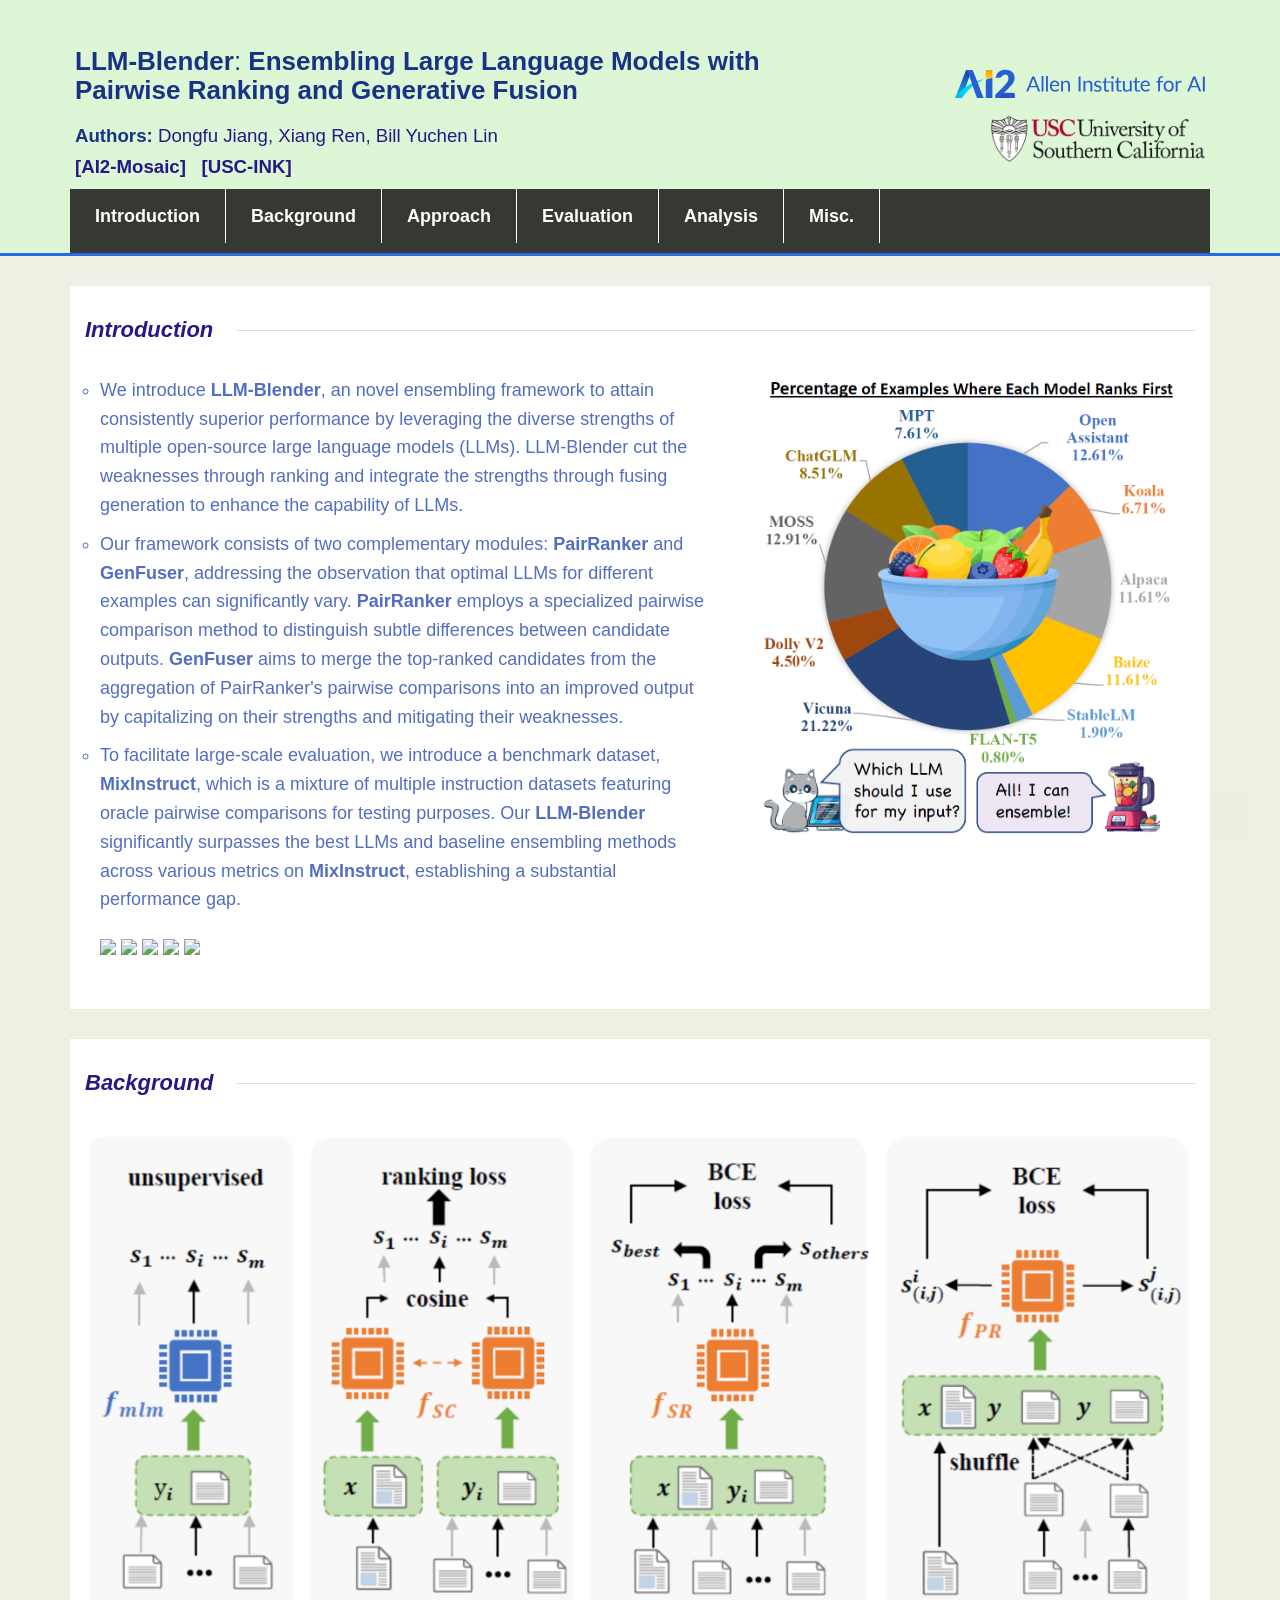
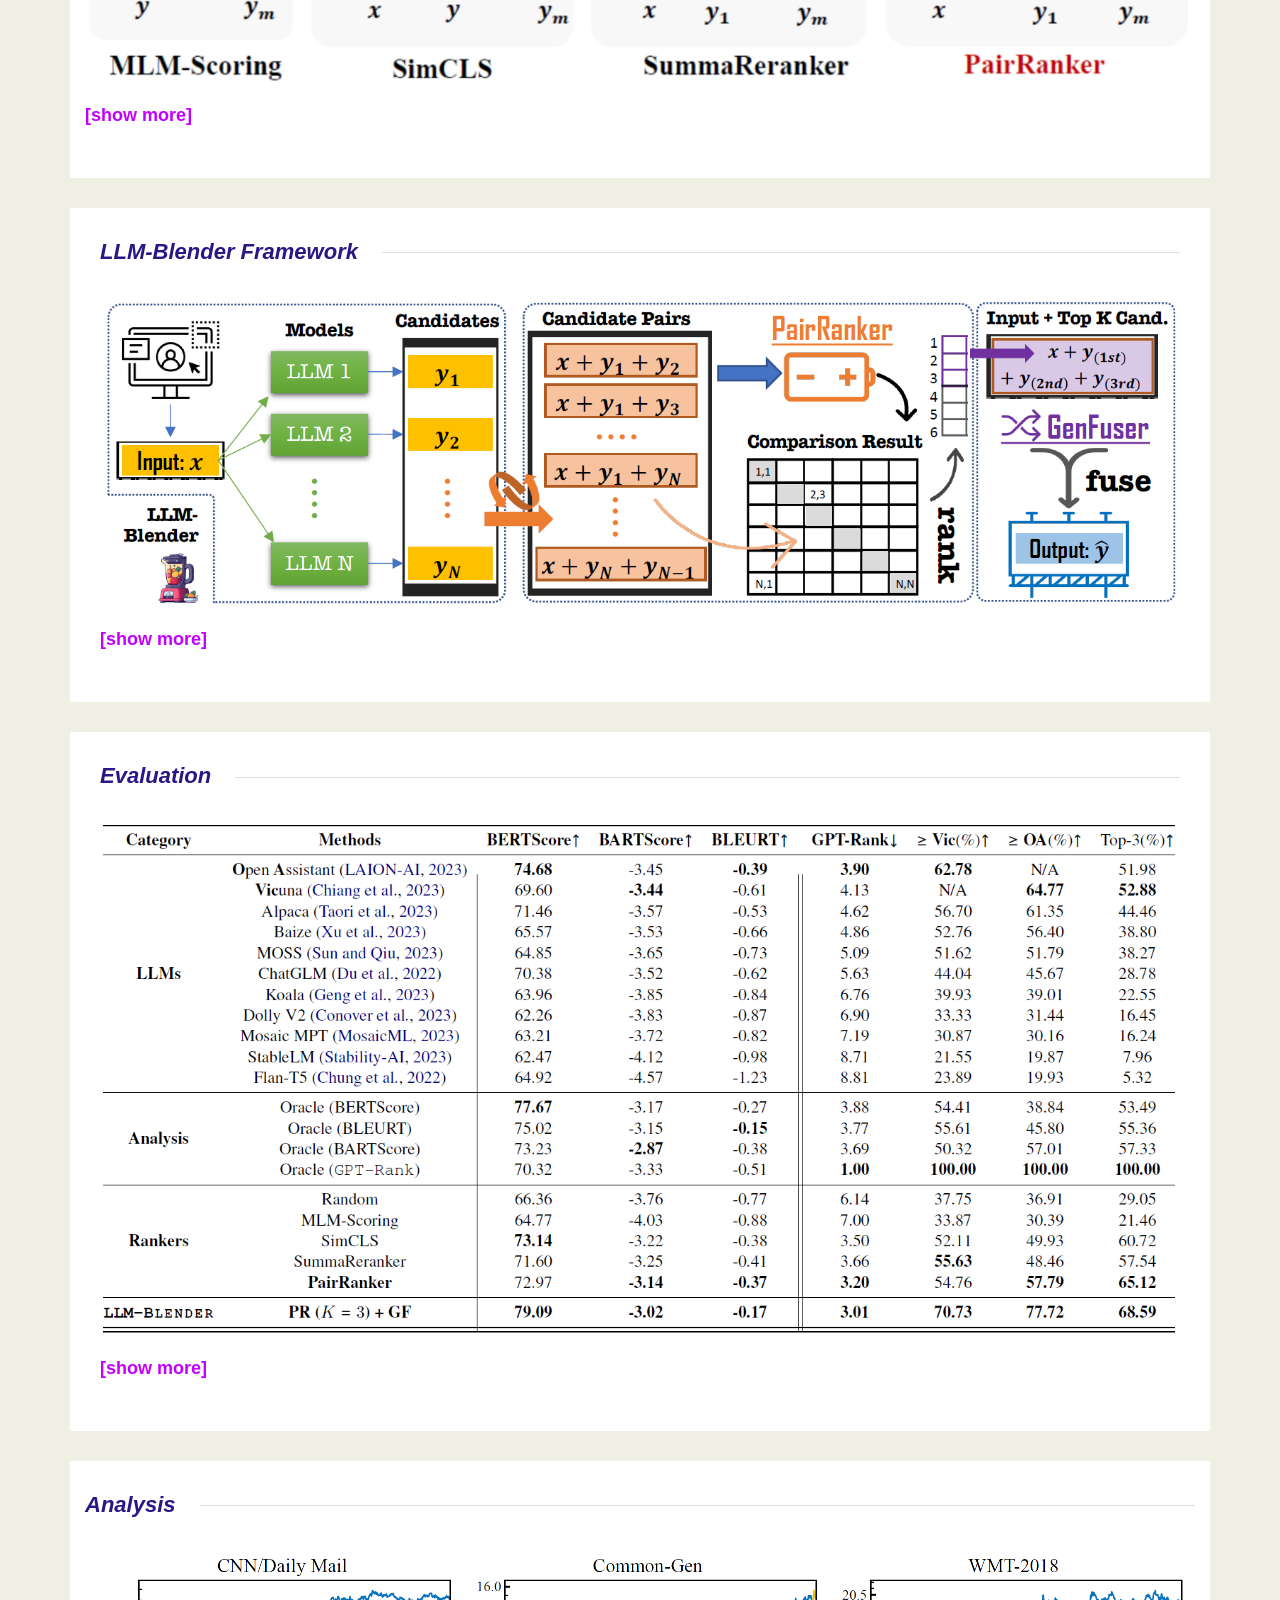
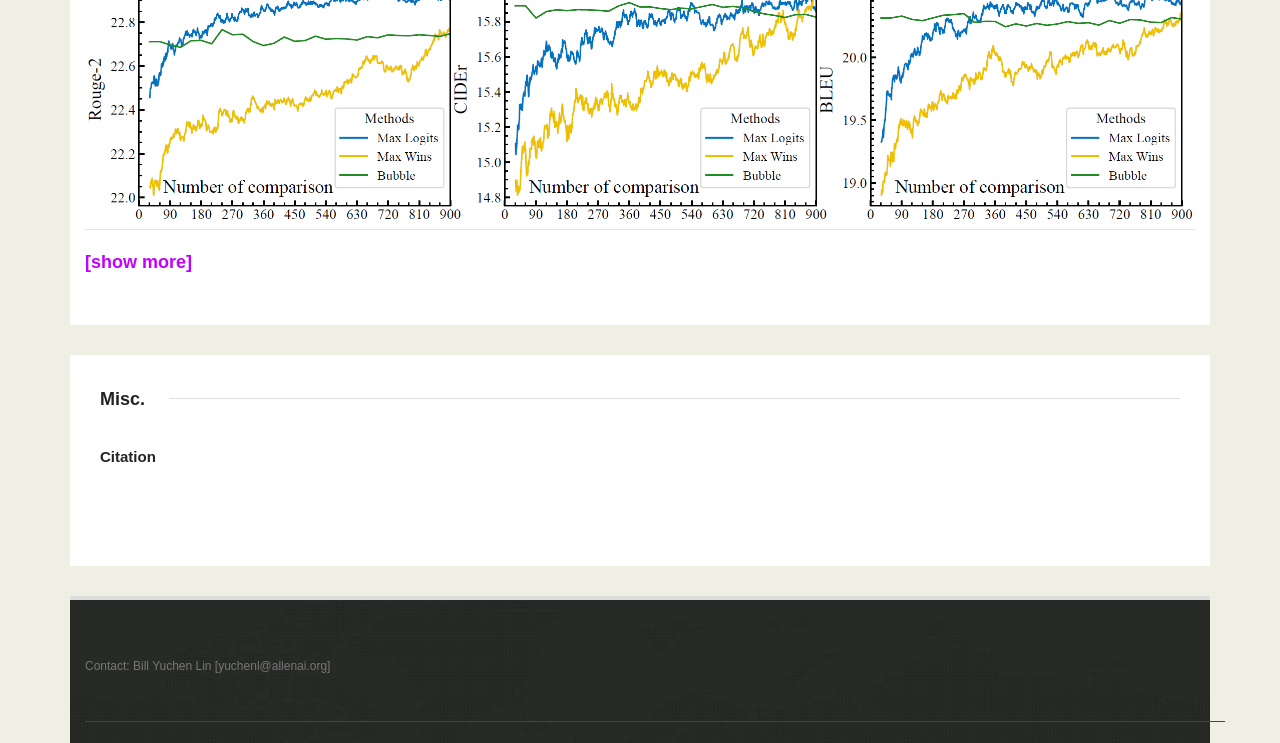
==== commit b228bfc7: "update color" ====
--- a/docs/index.html
+++ b/docs/index.html
@@ -102,7 +102,7 @@
 		font-family: Helvetica, Arial, Heveltica Neue, sans-serif;
 		font-size: 1.8em;
 		line-height: 1.6em;
-		background: AED6F1;
+		background: #eff0e3;
 		color: #777777;
 		-webkit-font-smoothing: antialiased;
 		overflow-x: hidden;
@@ -127,7 +127,7 @@
 	  }
  
 	  .site-header {
-		background-color: #F5F5F5;
+		background-color: #dcf6d6;
 		color: black;
 		font-size: 13px;
 		border-bottom: 3px solid #276be0;
@@ -165,7 +165,7 @@
 					<div class="row">
 						
 						<div class="col-md-8 col-sm-4" id="top">
-							<h1 style="color: #183385"><b>LLM-Blender</b>: Ensembling Large Language Models with Pairwise Ranking and Generative Fusion </em></h1> 
+							<h1 style="color: #183385"><b>LLM-Blender</b>: <span style="font-weight:600">Ensembling Large Language Models with Pairwise Ranking and Generative Fusion</span> </em></h1> 
 							<span style="color:#183385; font-size: 14pt; font-family: Roboto, Helvetica, Arial, Heveltica Neue, sans-serif">
 								<b>Authors:</b> <a class="name" target="_blank" href="https://jdf-prog.github.io/">Dongfu Jiang</a>, 
 								<a class="name" target="_blank" href="http://ink-ron.usc.edu/xiangren/">Xiang Ren</a>,
@@ -228,7 +228,7 @@
 								<div class="col-md-7">  
 										<ul style="font-size:18px; color:#0b32a7b4;">
 											<li>
-												We introduce <b>LLM-Blender</b>, an innovative ensembling framework to attain consistently superior performance by leveraging the diverse strengths and weaknesses of multiple open-source large language models (LLMs). LLM-Blender cut the weaknesses through ranking and integrate the strengths through fusing generation to enhance the capability of LLMs.
+												We introduce <b>LLM-Blender</b>, an novel ensembling framework to attain consistently superior performance by leveraging the diverse strengths of multiple open-source large language models (LLMs). LLM-Blender cut the weaknesses through ranking and integrate the strengths through fusing generation to enhance the capability of LLMs.
 											</li>
 											<li>
 												Our framework consists of two complementary modules: <b>PairRanker</b> and <b>GenFuser</b>, addressing the observation that optimal LLMs for different examples can significantly vary.
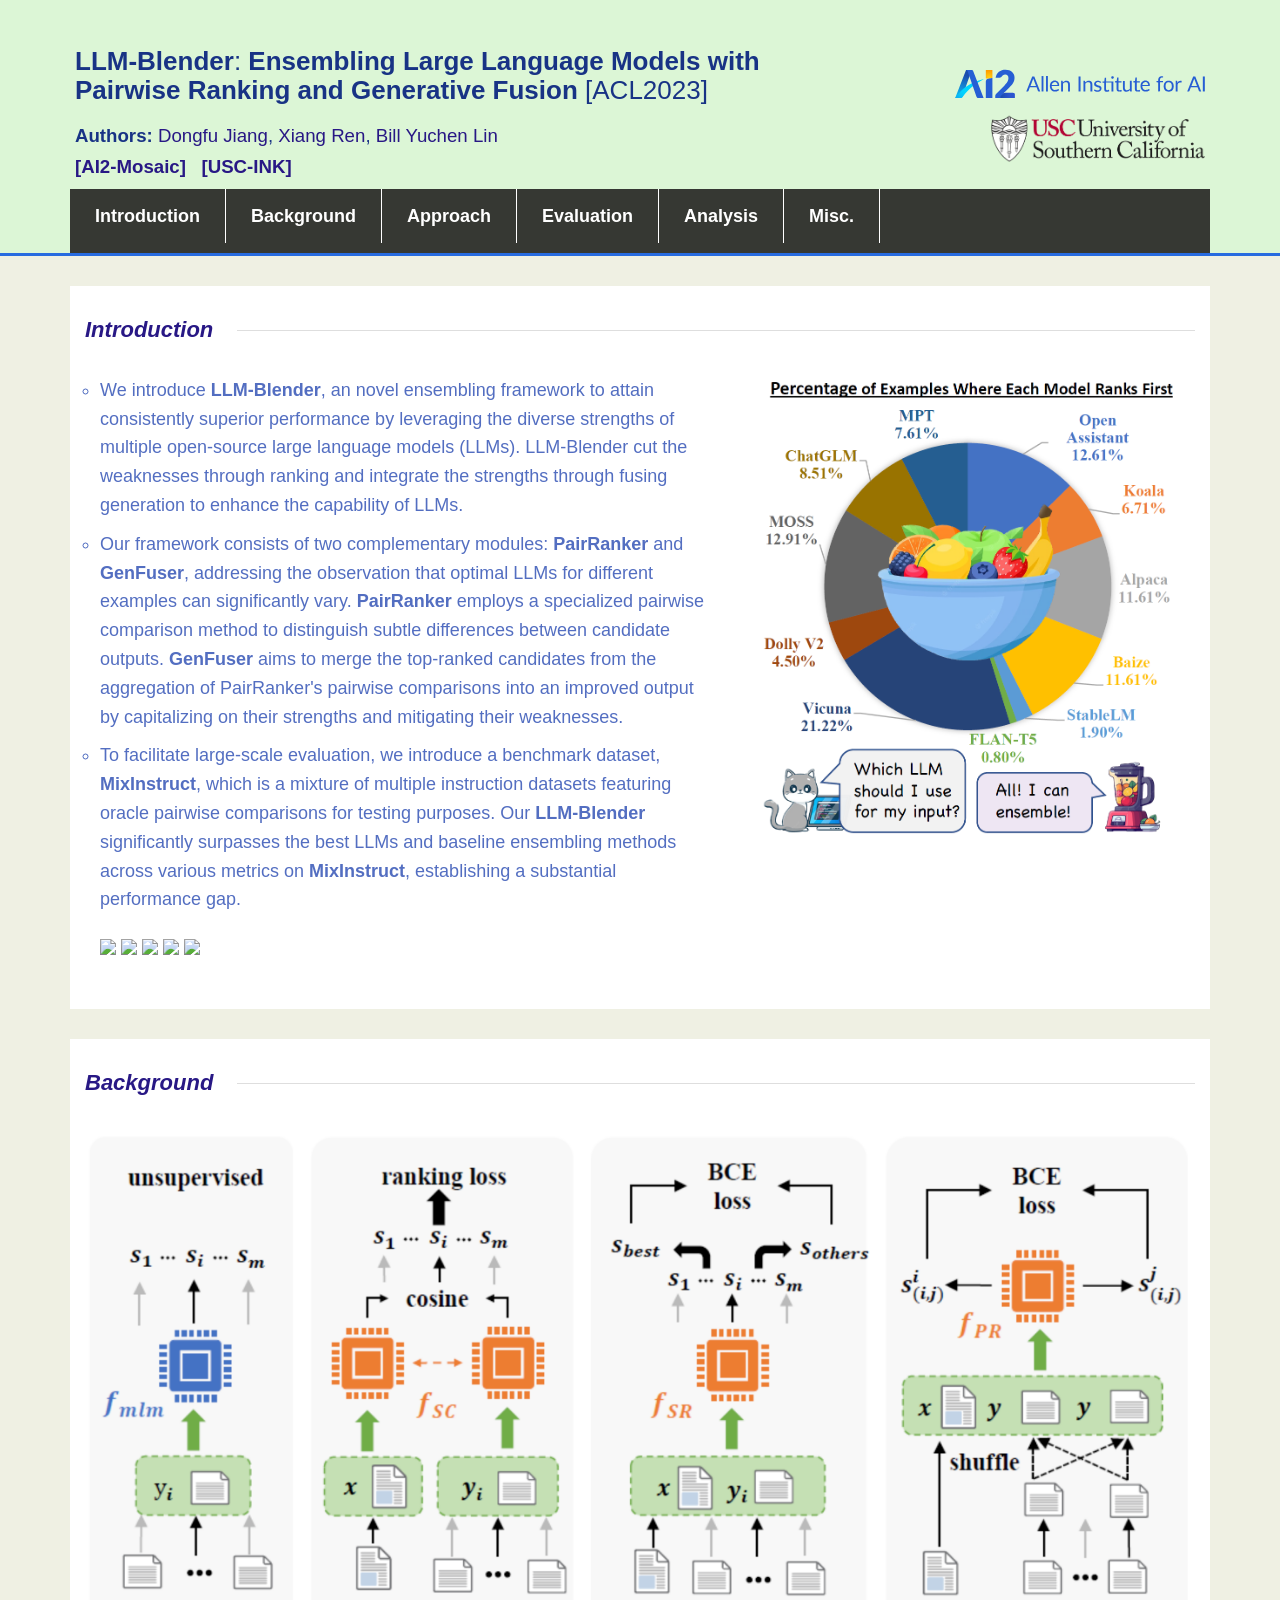
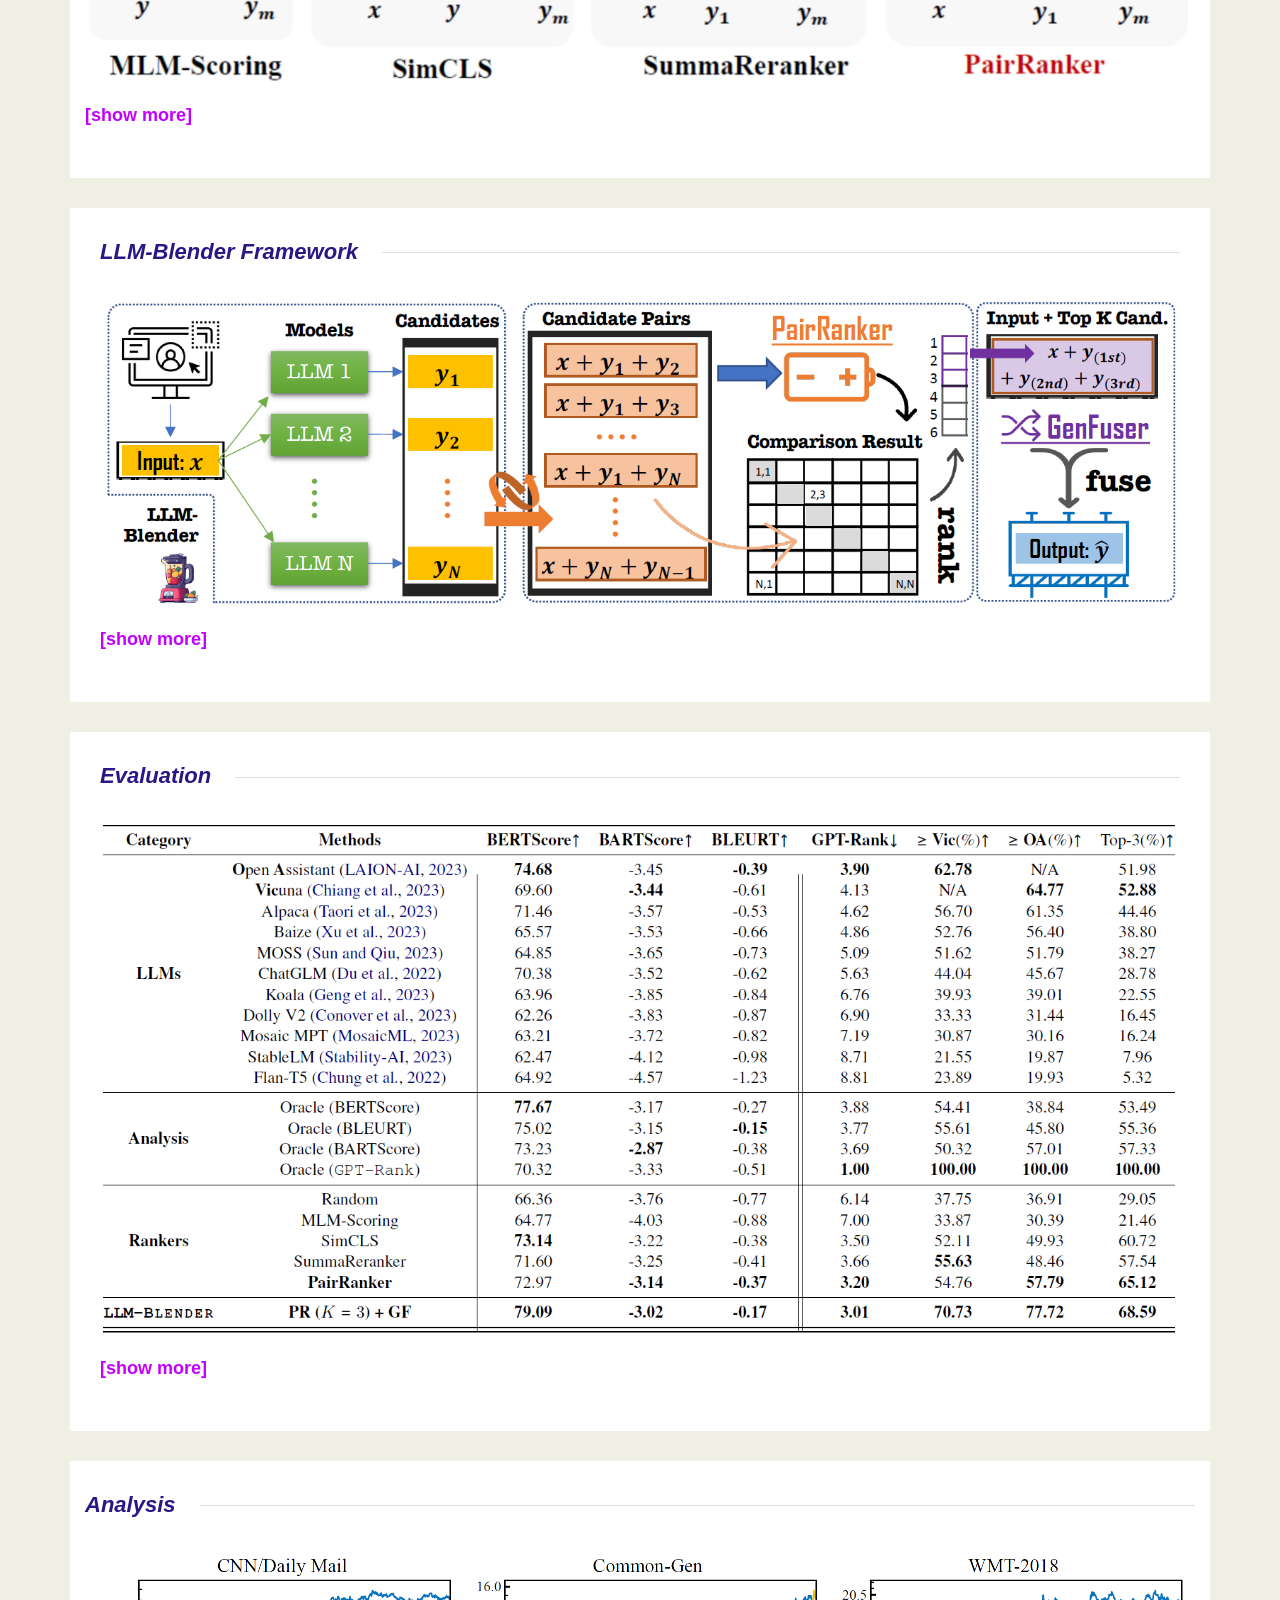
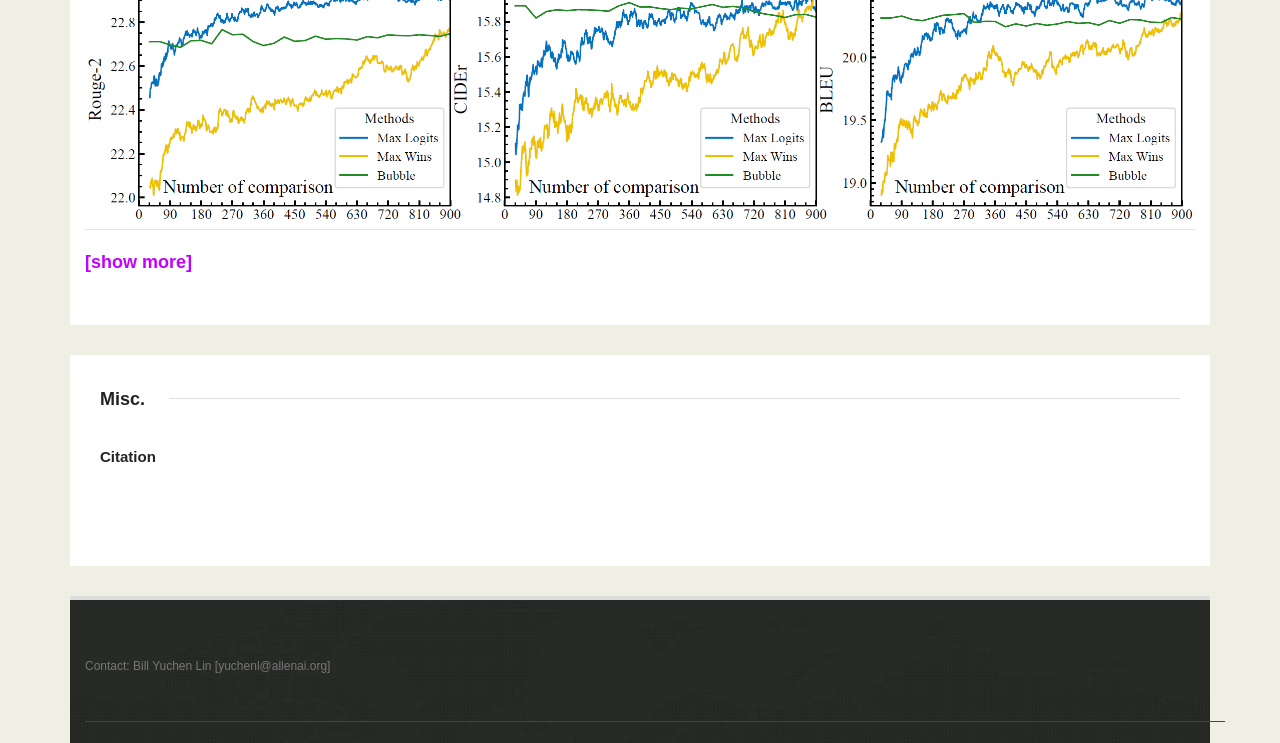
==== commit f164282d: "add [ACL2023]" ====
--- a/docs/index.html
+++ b/docs/index.html
@@ -165,7 +165,7 @@
 					<div class="row">
 						
 						<div class="col-md-8 col-sm-4" id="top">
-							<h1 style="color: #183385"><b>LLM-Blender</b>: <span style="font-weight:600">Ensembling Large Language Models with Pairwise Ranking and Generative Fusion</span> </em></h1> 
+							<h1 style="color: #183385"><b>LLM-Blender</b>: <span style="font-weight:600">Ensembling Large Language Models with Pairwise Ranking and Generative Fusion</span> [ACL2023] </em></h1> 
 							<span style="color:#183385; font-size: 14pt; font-family: Roboto, Helvetica, Arial, Heveltica Neue, sans-serif">
 								<b>Authors:</b> <a class="name" target="_blank" href="https://jdf-prog.github.io/">Dongfu Jiang</a>, 
 								<a class="name" target="_blank" href="http://ink-ron.usc.edu/xiangren/">Xiang Ren</a>,
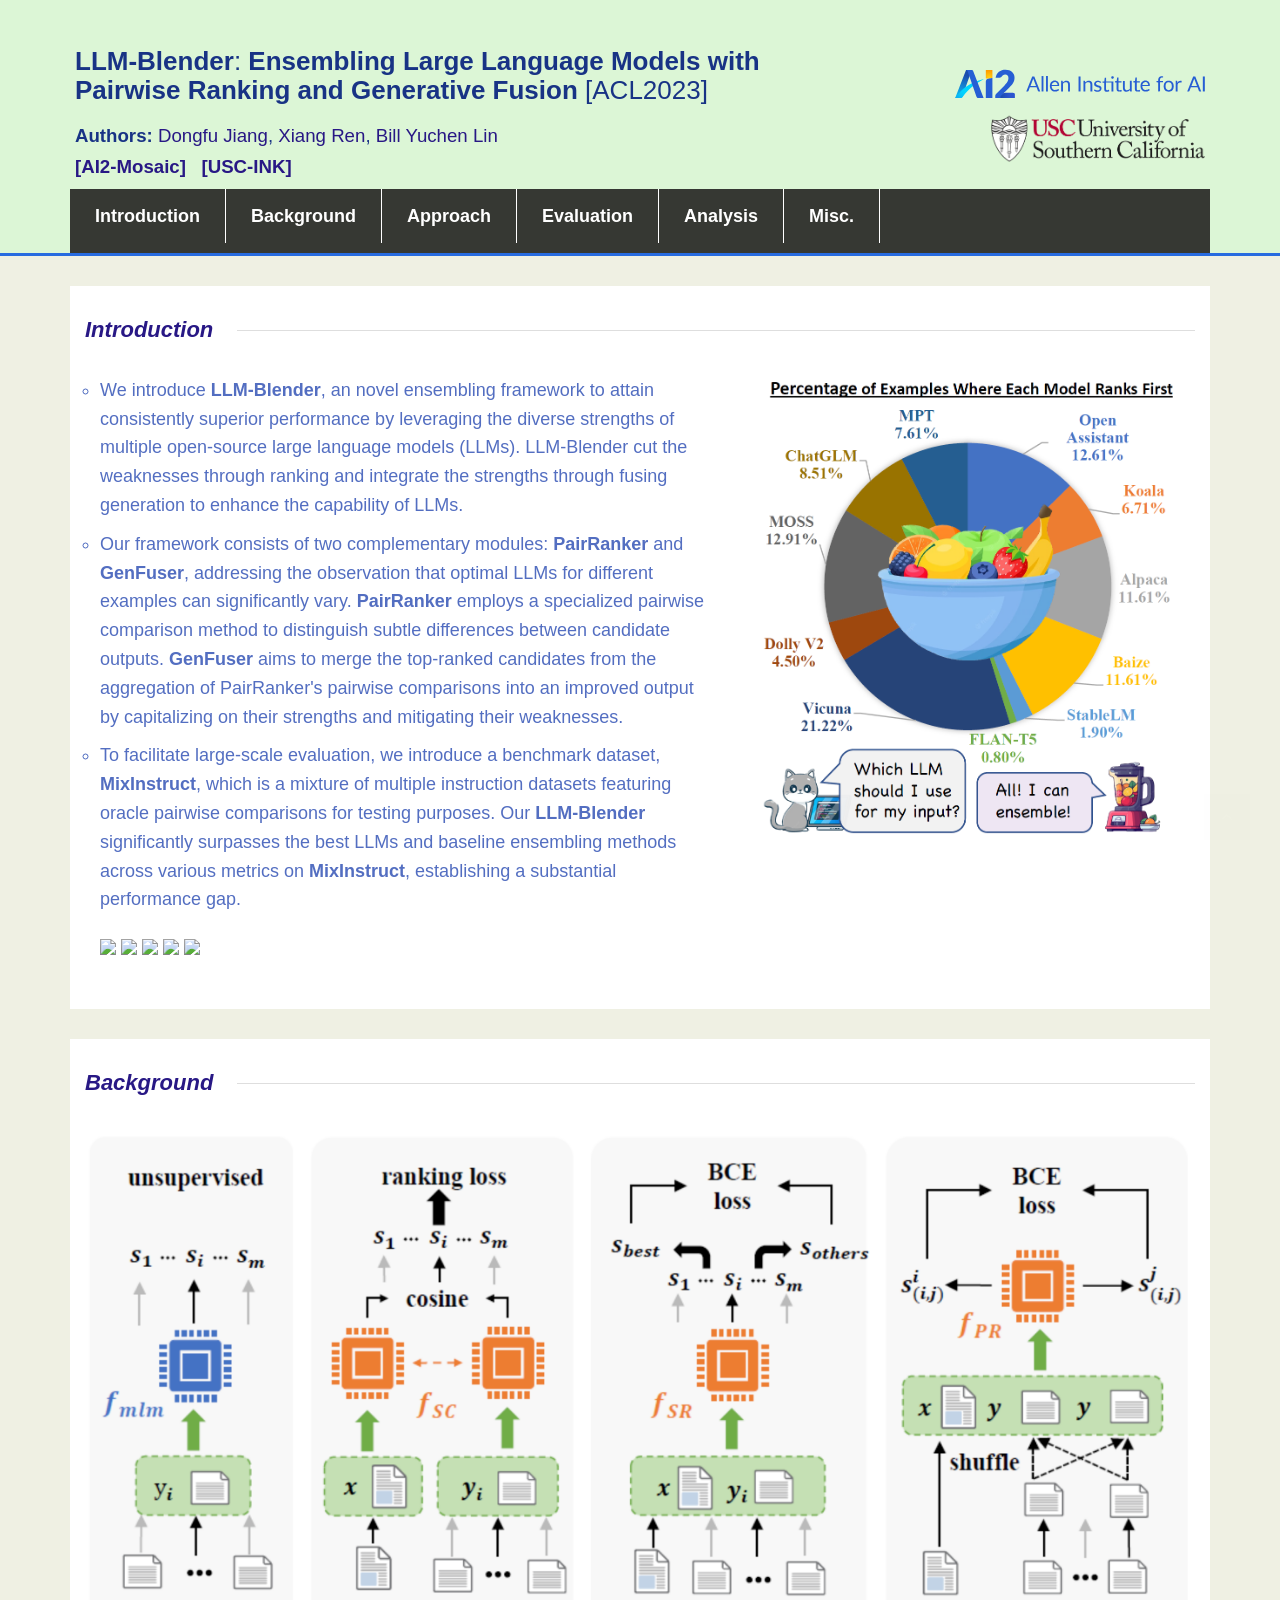
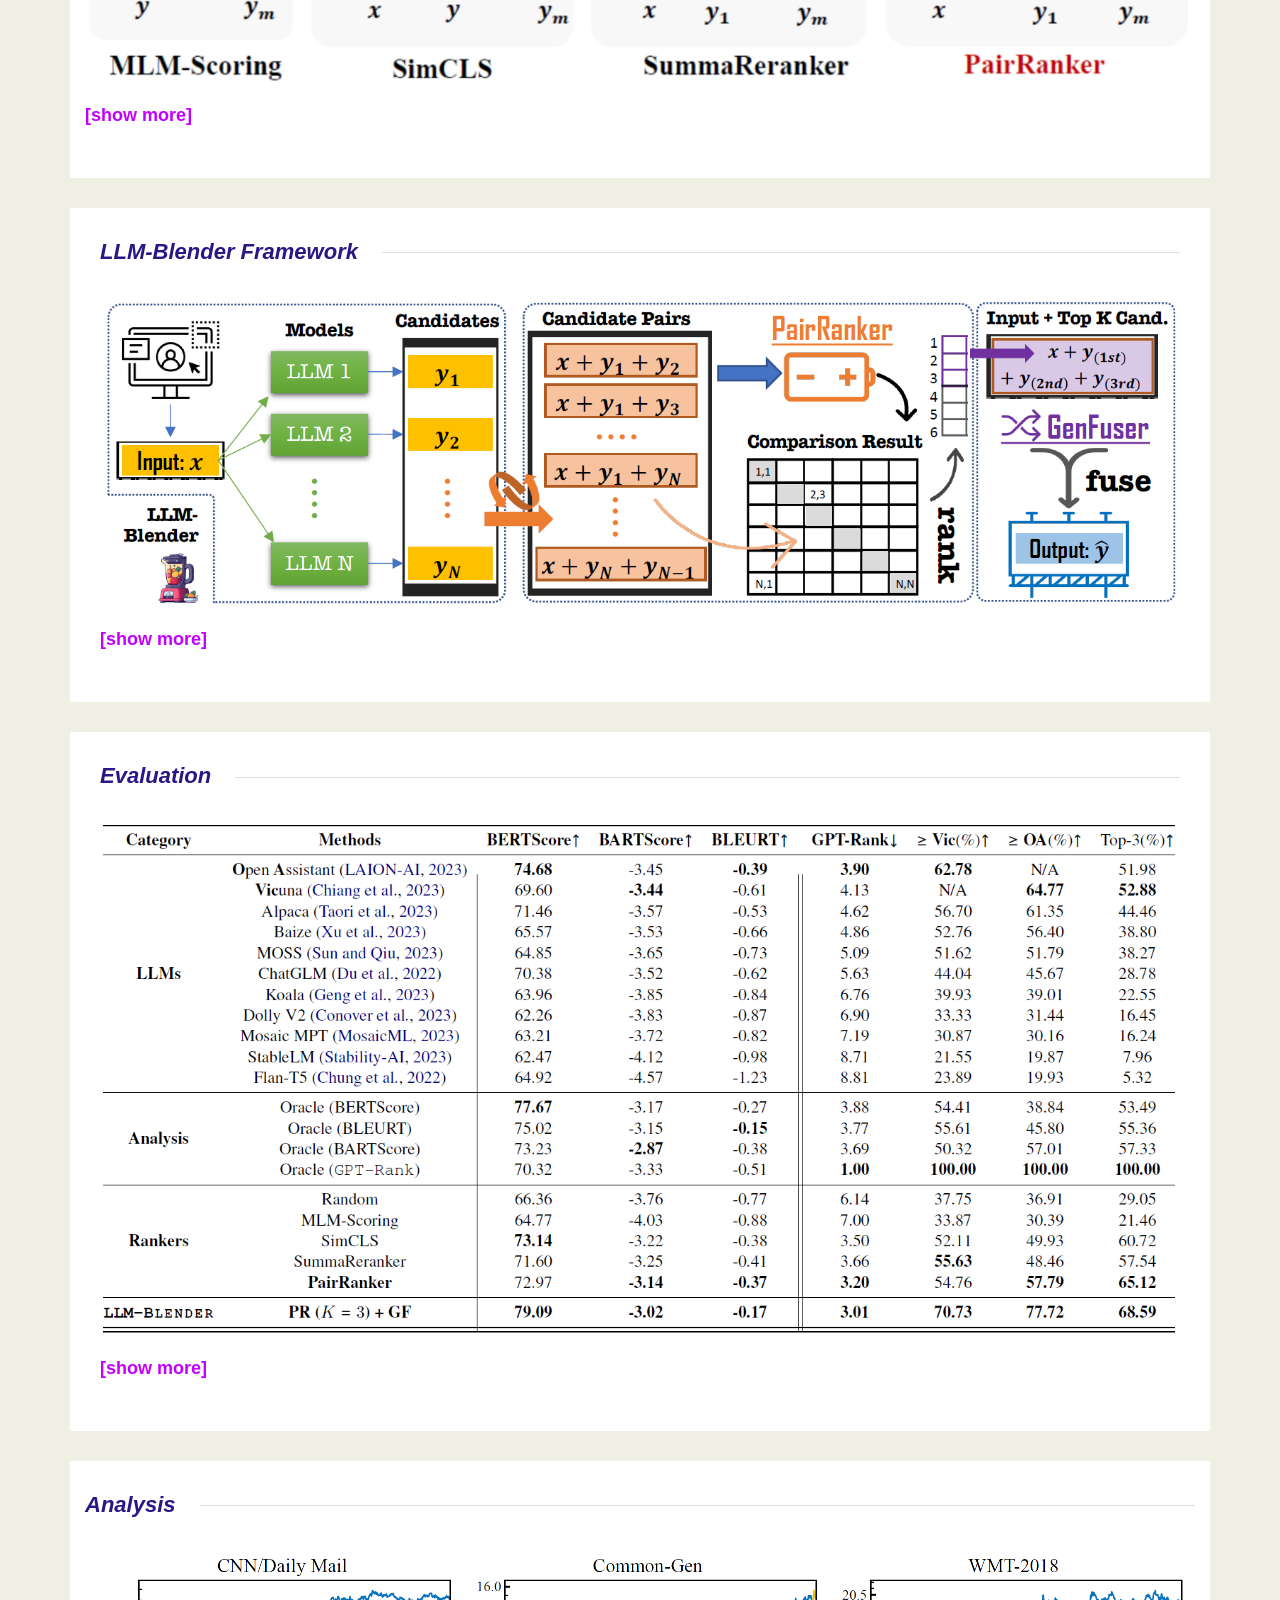
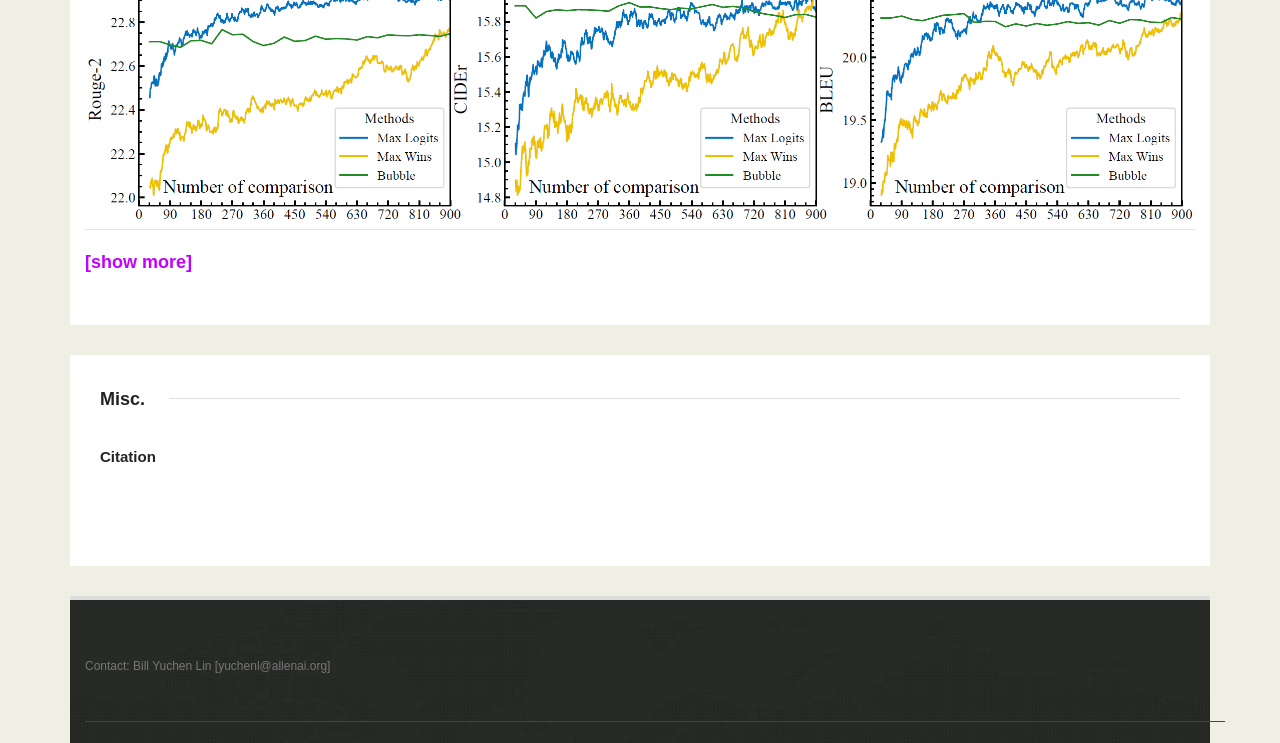
==== commit 965d8bf8: "Update index.html" ====
--- a/docs/index.html
+++ b/docs/index.html
@@ -241,7 +241,7 @@
 									<p style="text-align: left;"> 
 									<!-- <font color="blue"><b>Links:</b></font> &nbsp;  -->
 									
-									<a target="_blank" href="https://yuchenlin.xyz/files/blender.pdf">
+									<a target="_blank" href="https://arxiv.org/abs/2306.02561">
 									<img style="height:22pt" src="https://img.shields.io/badge/-Paper-black?style=flat&logo=arxiv">
 									</a>
 									<!-- <a class="btna" target="_blank" href="https://github.com/yuchenlin/LLM-Blender">[Code]</a> &nbsp; -->
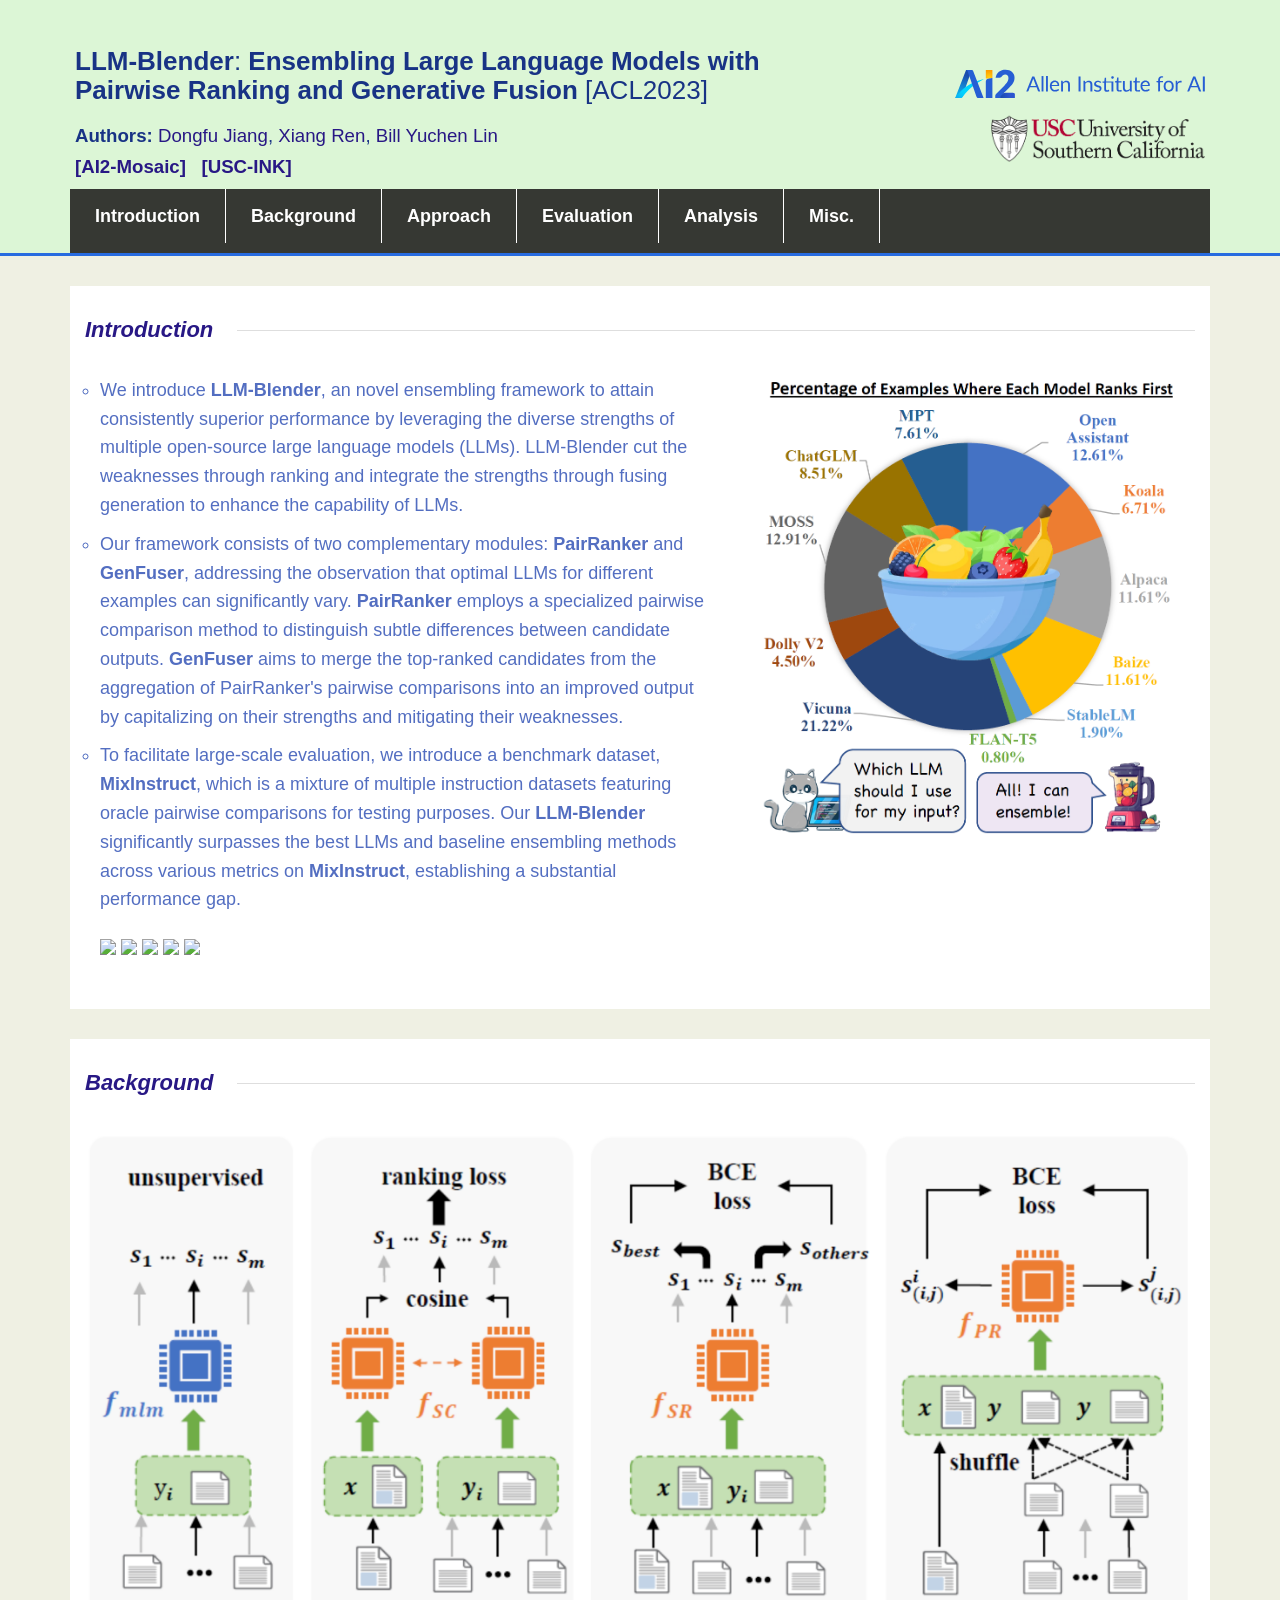
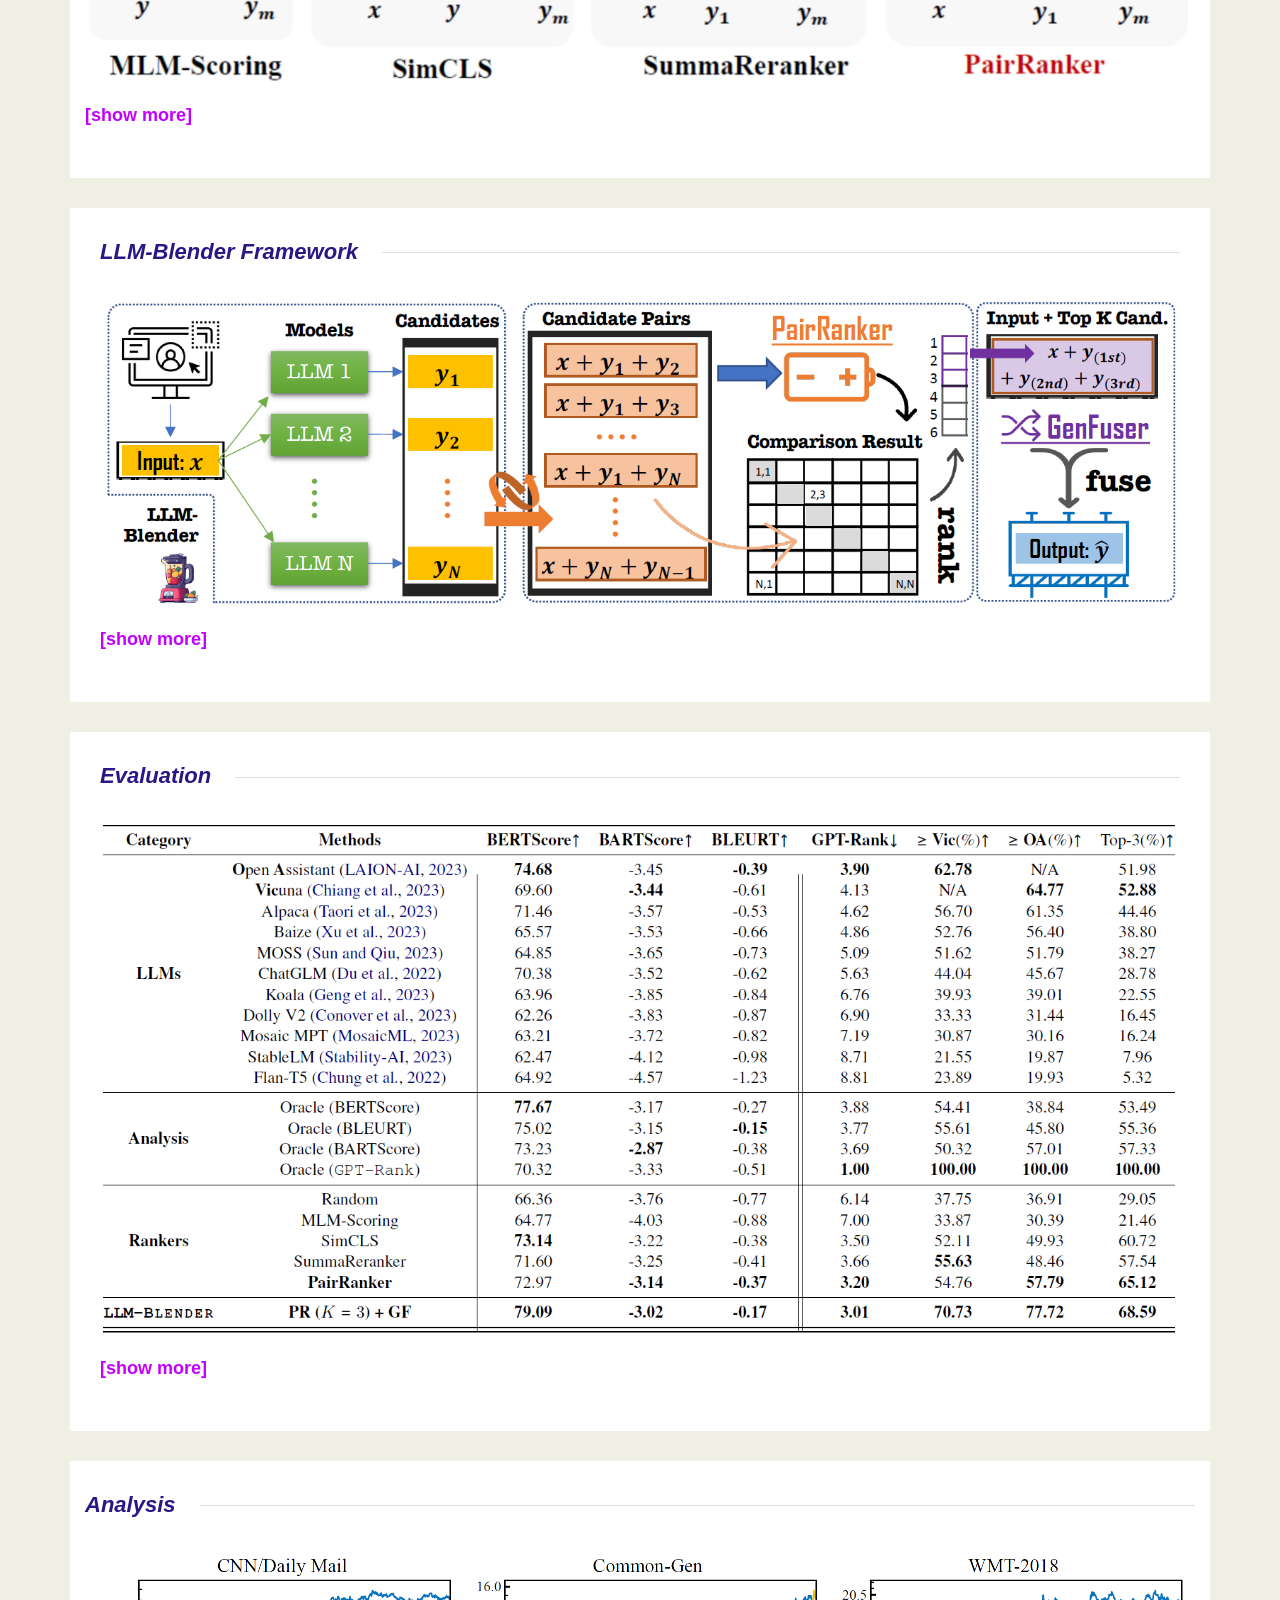
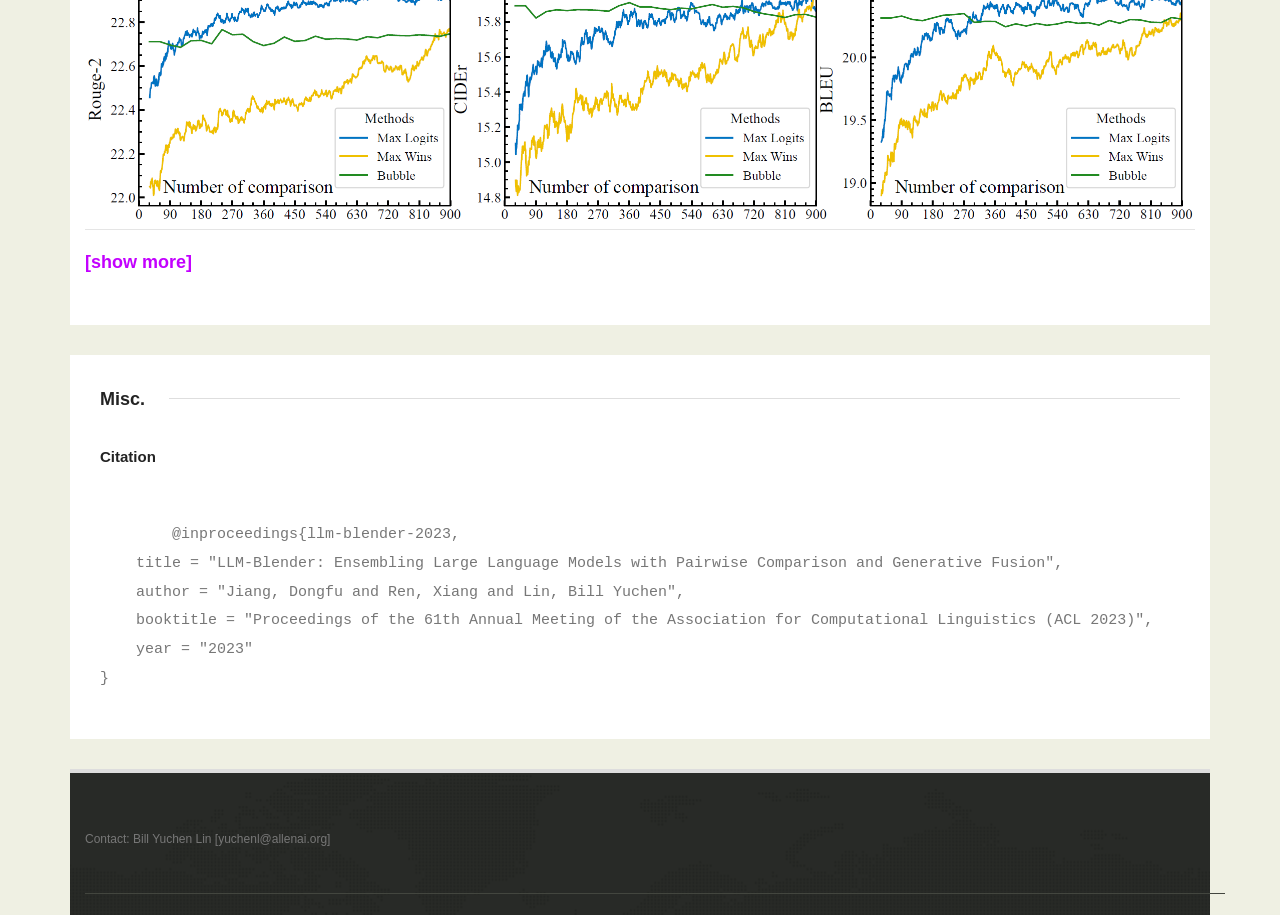
==== commit 2adc9393: "Update index.html" ====
--- a/docs/index.html
+++ b/docs/index.html
@@ -453,6 +453,12 @@
 			 <h4><b>Citation</b></h4>
 
 <pre><code> 
+	@inproceedings{llm-blender-2023,
+    title = "LLM-Blender: Ensembling Large Language Models with Pairwise Comparison and Generative Fusion",
+    author = "Jiang, Dongfu and Ren, Xiang and Lin, Bill Yuchen",
+    booktitle = "Proceedings of the 61th Annual Meeting of the Association for Computational Linguistics (ACL 2023)",
+    year = "2023"
+}
 </code></pre>
 		</div>
 	</div>
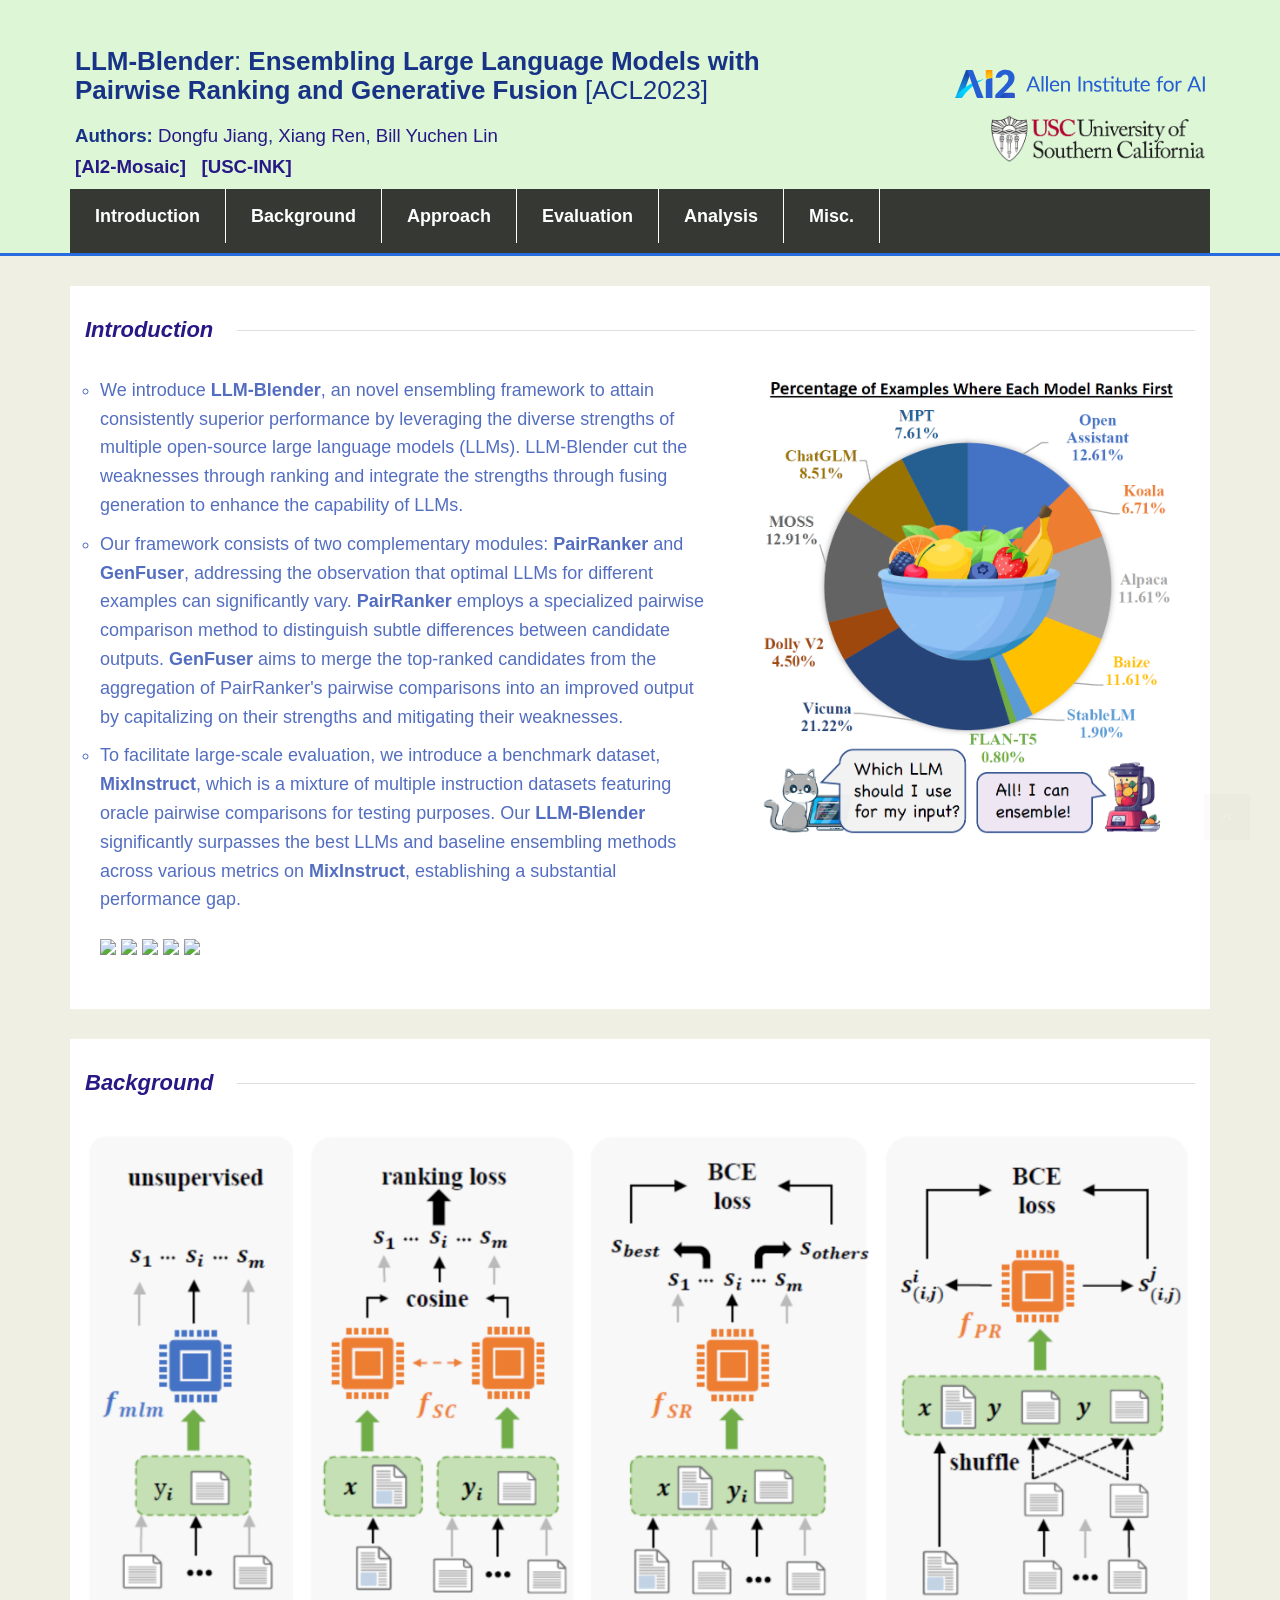
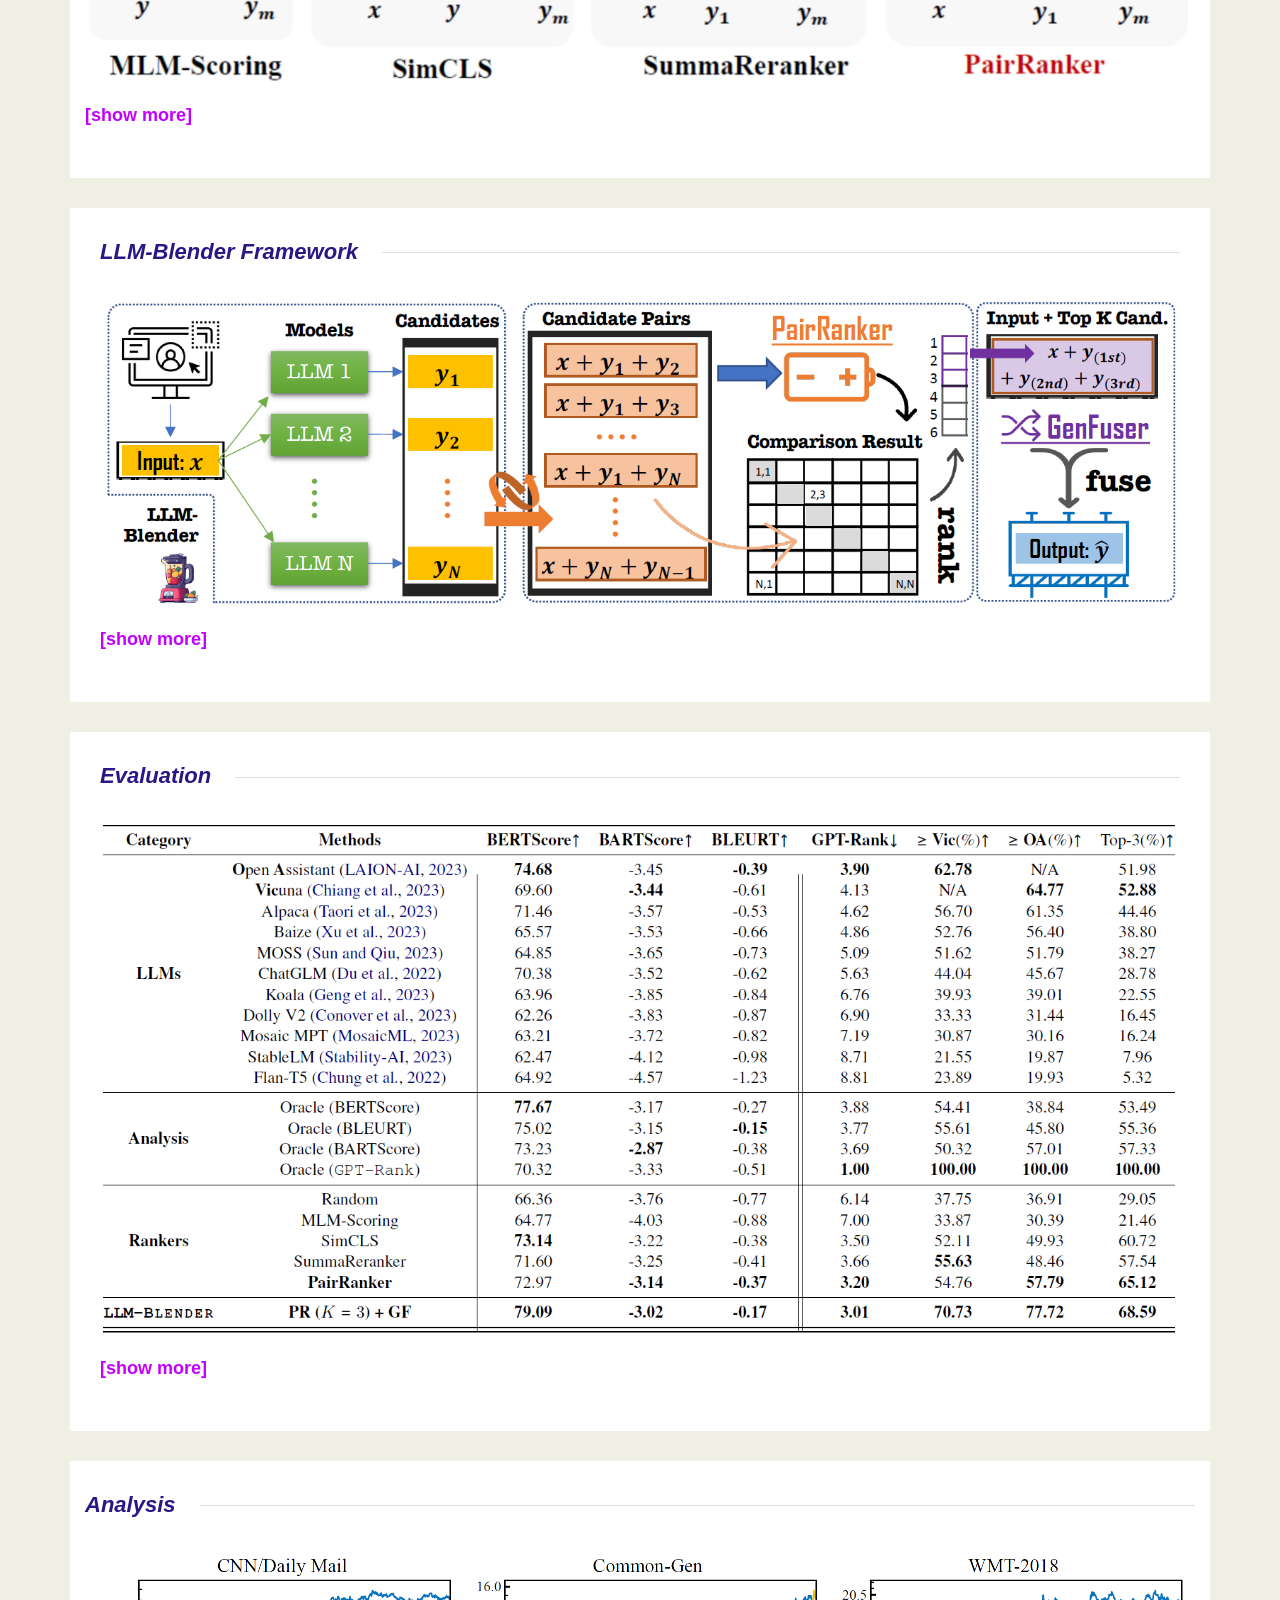
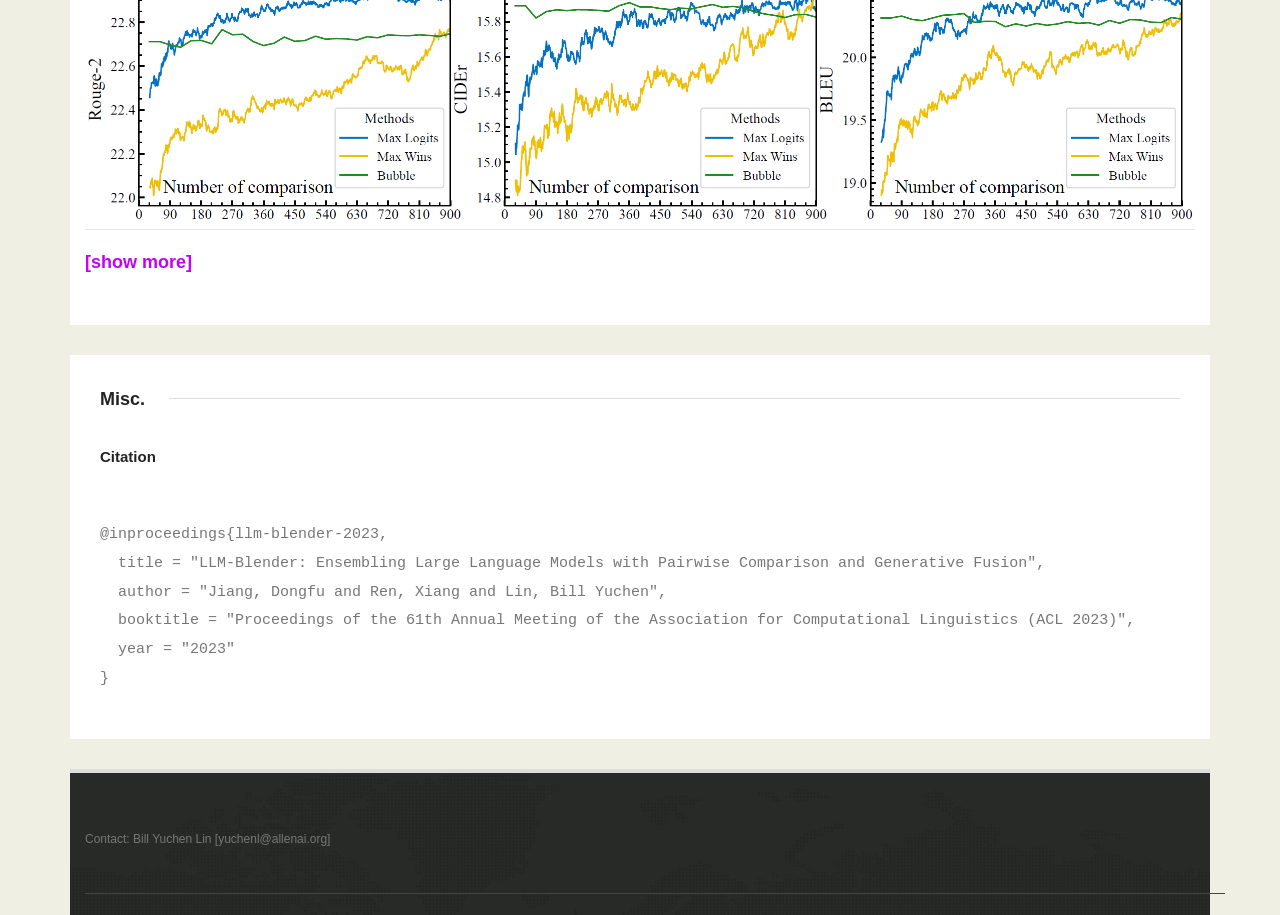
==== commit 2c474302: "add citation" ====
--- a/docs/index.html
+++ b/docs/index.html
@@ -453,11 +453,11 @@
 			 <h4><b>Citation</b></h4>
 
 <pre><code> 
-	@inproceedings{llm-blender-2023,
-    title = "LLM-Blender: Ensembling Large Language Models with Pairwise Comparison and Generative Fusion",
-    author = "Jiang, Dongfu and Ren, Xiang and Lin, Bill Yuchen",
-    booktitle = "Proceedings of the 61th Annual Meeting of the Association for Computational Linguistics (ACL 2023)",
-    year = "2023"
+@inproceedings{llm-blender-2023,
+  title = "LLM-Blender: Ensembling Large Language Models with Pairwise Comparison and Generative Fusion",
+  author = "Jiang, Dongfu and Ren, Xiang and Lin, Bill Yuchen",
+  booktitle = "Proceedings of the 61th Annual Meeting of the Association for Computational Linguistics (ACL 2023)",
+  year = "2023"
 }
 </code></pre>
 		</div>
